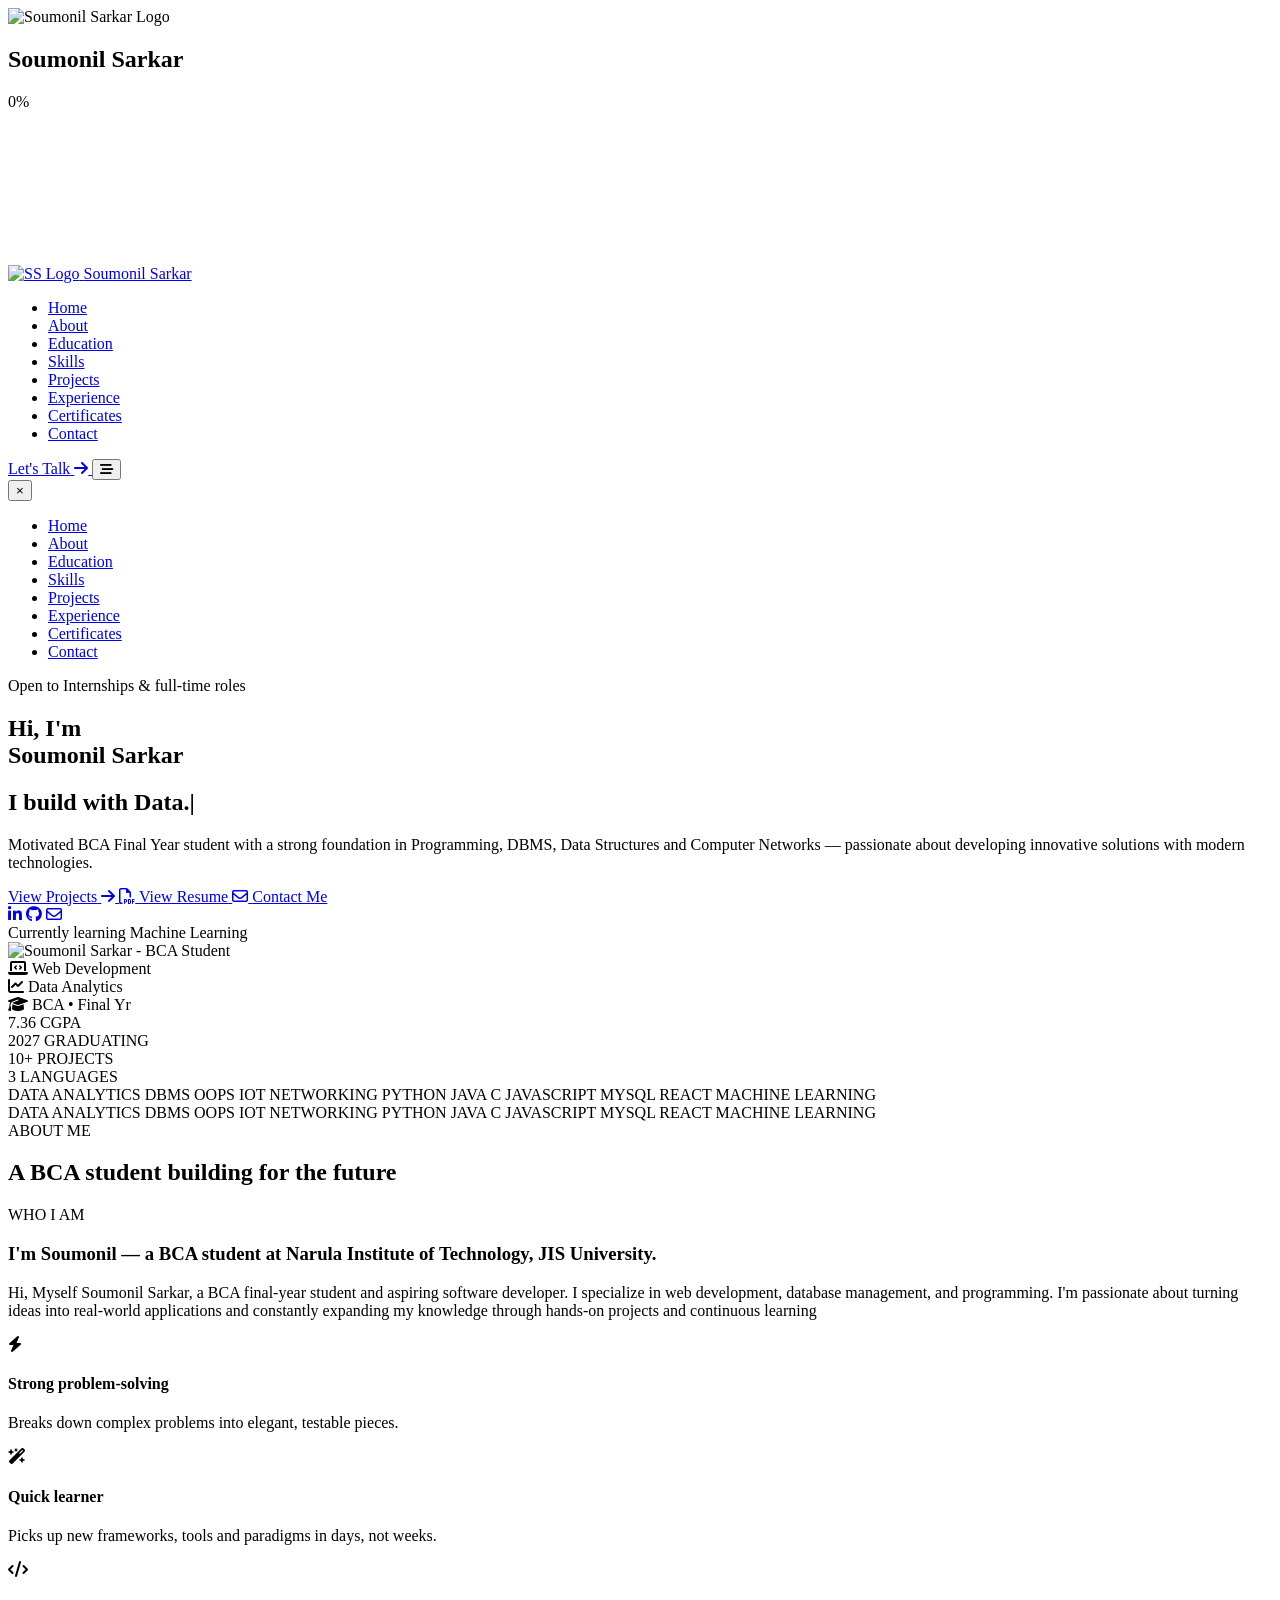
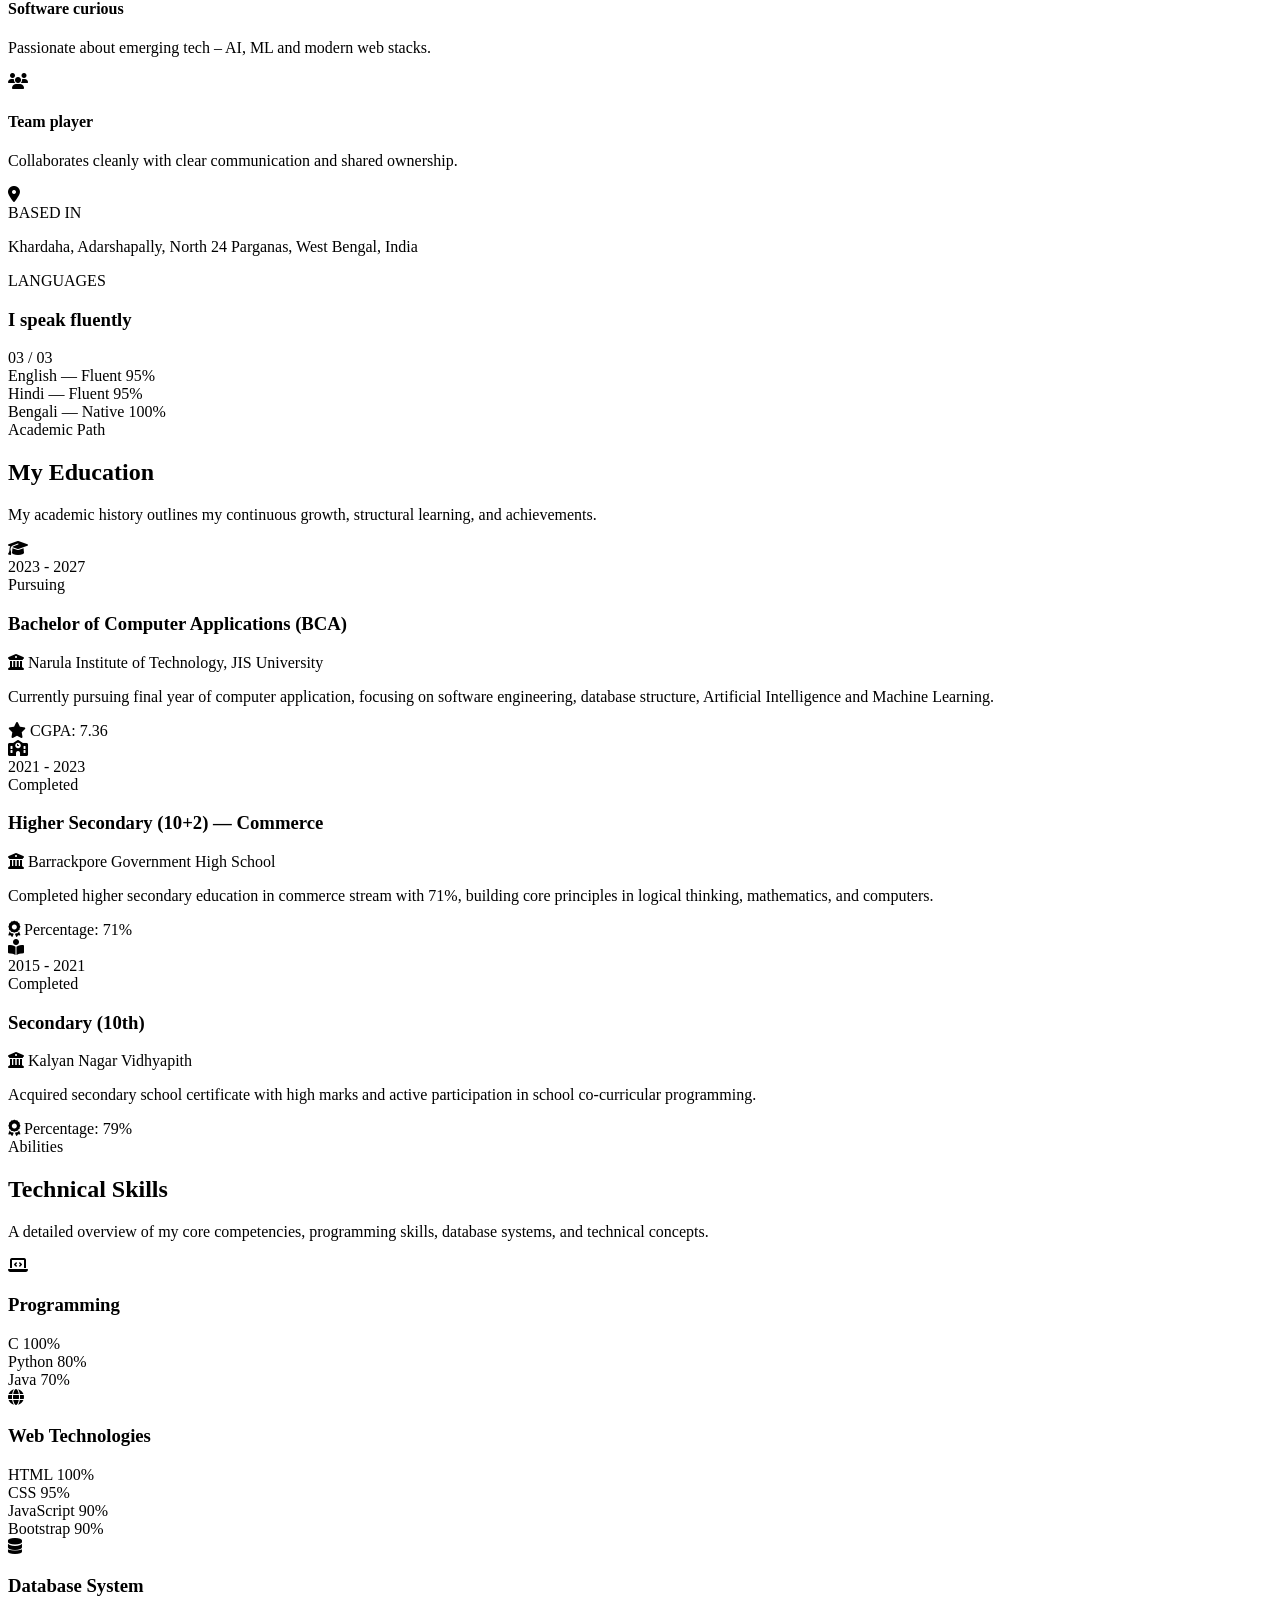
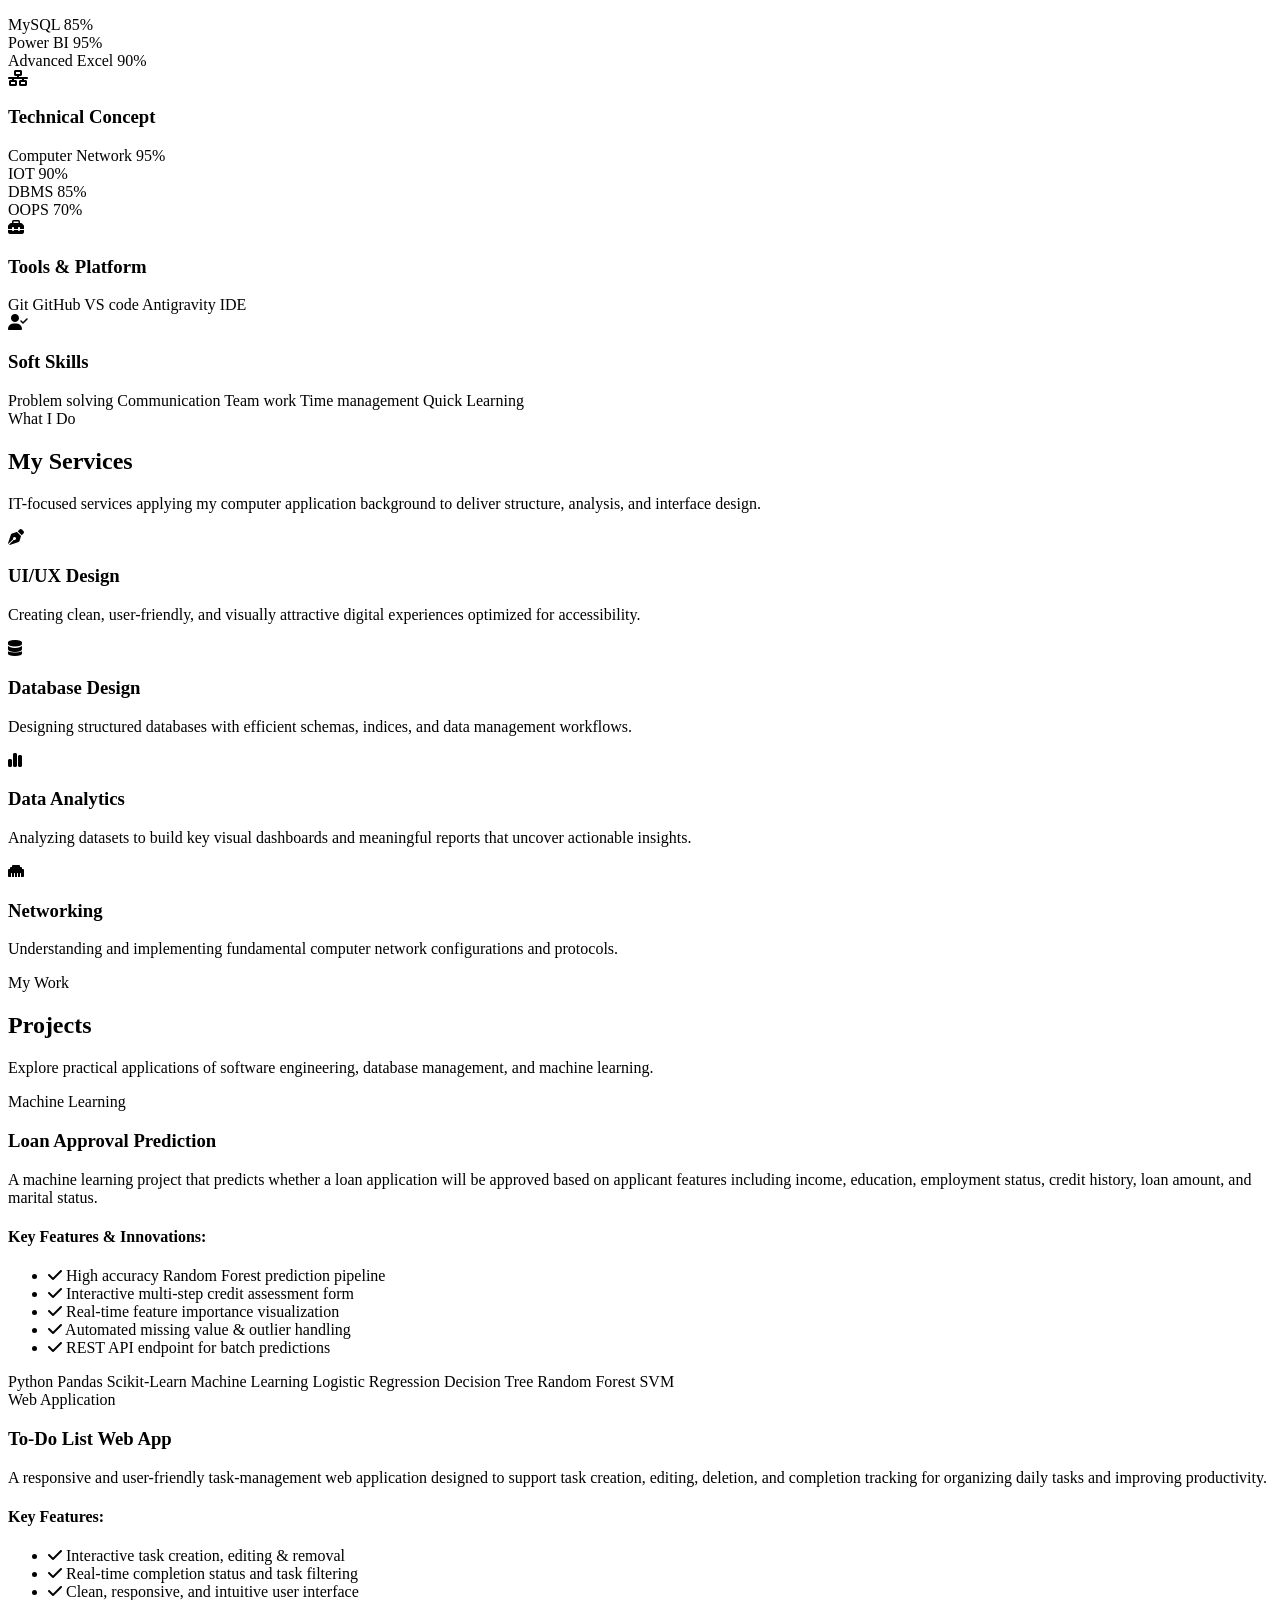
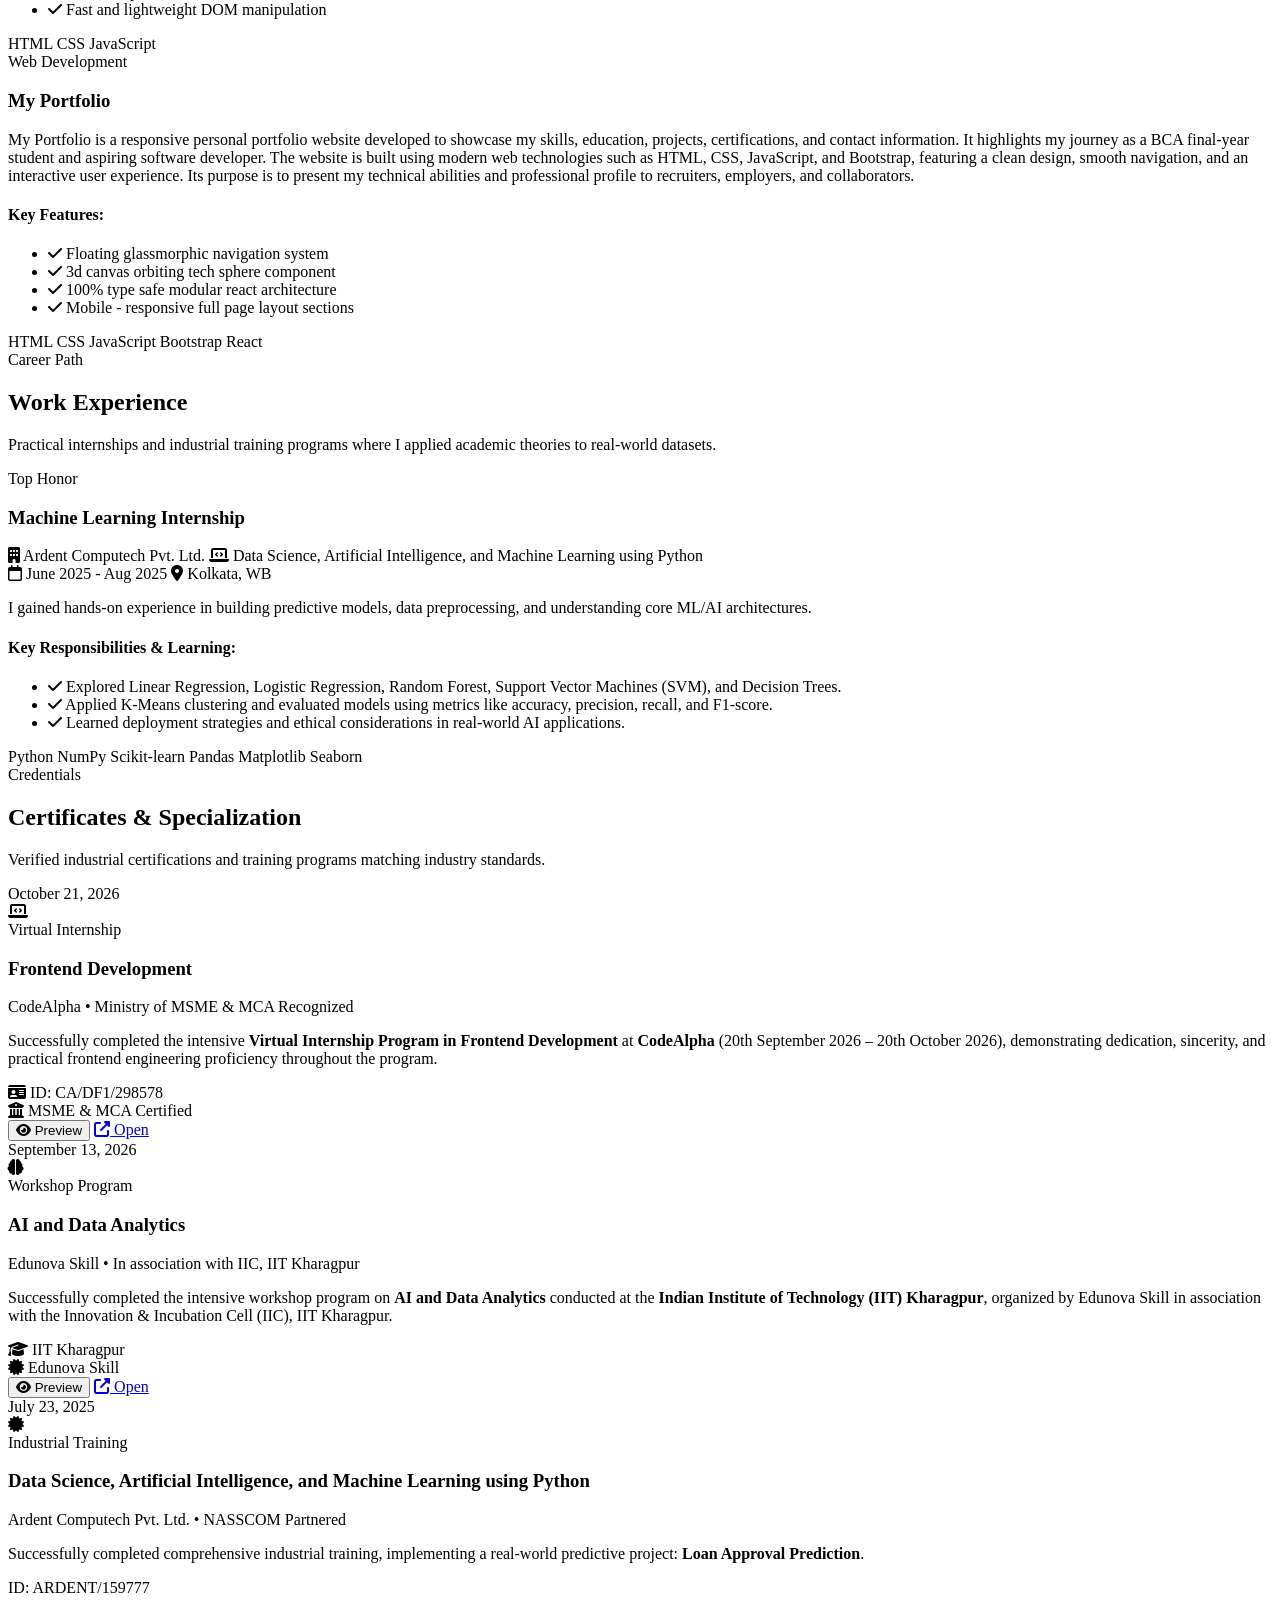
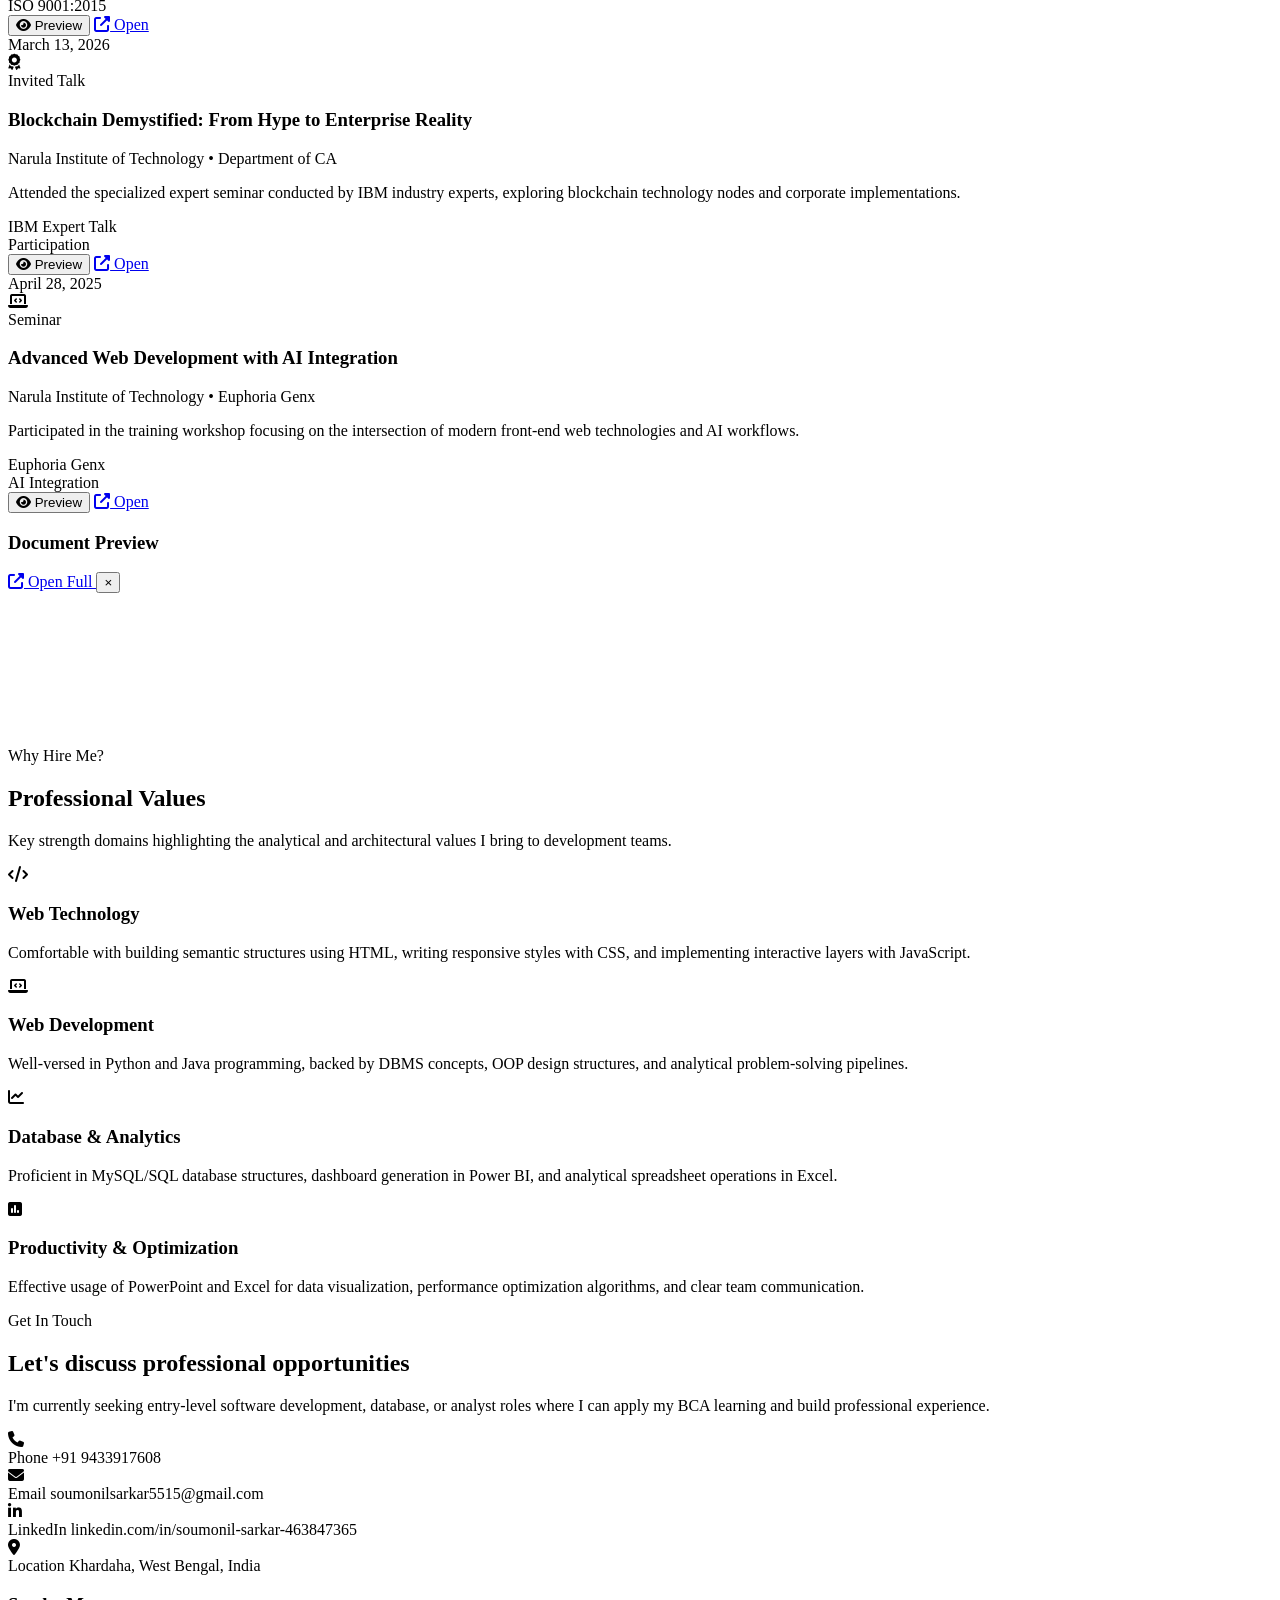
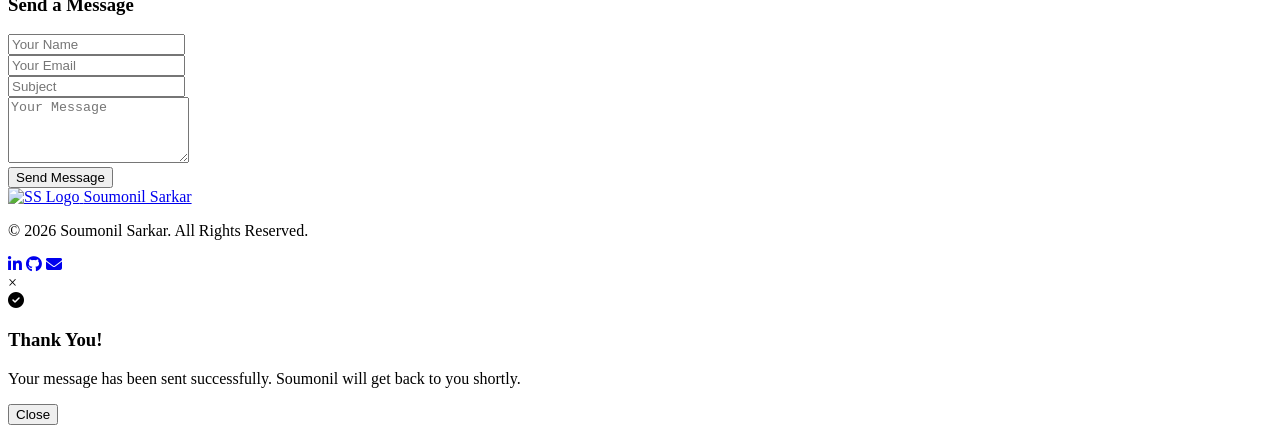
==== index.html @ aed53af9 "Add CodeAlpha Frontend Development Virtual Internship certificate and credentials" ====
<!DOCTYPE html>
<html lang="en">

<head>
    <meta charset="UTF-8">
    <meta name="viewport" content="width=device-width, initial-scale=1.0">
    <title>Soumonil Sarkar | Portfolio - BCA Student & Aspiring Developer</title>
    <!-- SEO Meta Tags -->
    <meta name="description"
        content="Portfolio of Soumonil Sarkar, a motivated BCA student at Narula Institute of Technology, specializing in Software Development, DBMS, Web Development, and Data Analytics.">
    <meta name="keywords"
        content="Soumonil Sarkar, Soumonil, Sarkar, BCA student, software developer, database design, data analytics, Narula Institute of Technology, Khardaha, West Bengal">
    <meta name="author" content="Soumonil Sarkar">

    <!-- Google Fonts -->
    <link rel="preconnect" href="https://fonts.googleapis.com">
    <link rel="preconnect" href="https://fonts.gstatic.com" crossorigin>
    <link
        href="https://fonts.googleapis.com/css2?family=Inter:wght@300;400;500;600;700&family=Poppins:wght@300;400;500;600;700;800&display=swap"
        rel="stylesheet">

    <!-- FontAwesome for Icons -->
    <link rel="stylesheet" href="https://cdnjs.cloudflare.com/ajax/libs/font-awesome/6.4.0/css/all.min.css">

    <!-- Custom CSS -->
    <link rel="stylesheet" href="index.css">
</head>

<body>
    <!-- Simple & Elegant Preloader -->
    <div class="preloader" id="preloader">
        <div class="preloader-content">
            <div class="preloader-brand">
                <div class="preloader-spinner-wrapper">
                    <div class="preloader-ring"></div>
                    <img src="logo.png" alt="Soumonil Sarkar Logo" class="preloader-logo">
                </div>
                <h2 class="preloader-title">Soumonil <span class="name-red">Sarkar</span></h2>
            </div>
            <div class="preloader-progress-container">
                <div class="preloader-bar">
                    <div class="preloader-fill" id="preloader-progress"></div>
                </div>
                <span class="preloader-counter" id="preloader-counter">0%</span>
            </div>
        </div>
    </div>

    <!-- Canvas Background for Tech Particles -->
    <canvas id="bg-canvas"></canvas>

    <!-- Header / Navbar -->
    <header class="main-header" id="header">
        <div class="container header-container">
            <a href="#" class="logo" id="nav-logo">
                <img src="logo.png" alt="SS Logo" class="logo-img">
                <span class="logo-text">Soumonil Sarkar</span>
            </a>

            <nav class="nav-menu" id="nav-menu">
                <ul>
                    <li><a href="#home" class="nav-link active">Home</a></li>
                    <li><a href="#about" class="nav-link">About</a></li>
                    <li><a href="#education" class="nav-link">Education</a></li>
                    <li><a href="#skills" class="nav-link">Skills</a></li>
                    <li><a href="#projects" class="nav-link">Projects</a></li>
                    <li><a href="#experience" class="nav-link">Experience</a></li>
                    <li><a href="#certifications" class="nav-link">Certificates</a></li>
                    <li><a href="#contact" class="nav-link">Contact</a></li>
                </ul>
            </nav>

            <a href="#contact" class="btn-talk" id="btn-talk">
                <span>Let's Talk</span>
                <i class="fa-solid fa-arrow-right"></i>
            </a>

            <button class="mobile-menu-toggle" id="mobile-menu-toggle" aria-label="Toggle Menu">
                <i class="fa-solid fa-bars-staggered"></i>
            </button>
        </div>
    </header>

    <!-- Mobile Navigation Drawer -->
    <div class="mobile-nav" id="mobile-nav">
        <button class="mobile-nav-close" id="mobile-nav-close">&times;</button>
        <ul>
            <li><a href="#home" class="mobile-link">Home</a></li>
            <li><a href="#about" class="mobile-link">About</a></li>
            <li><a href="#education" class="mobile-link">Education</a></li>
            <li><a href="#skills" class="mobile-link">Skills</a></li>
            <li><a href="#projects" class="mobile-link">Projects</a></li>
            <li><a href="#experience" class="mobile-link">Experience</a></li>
            <li><a href="#certifications" class="mobile-link">Certificates</a></li>
            <li><a href="#contact" class="mobile-link">Contact</a></li>
        </ul>
    </div>

    <!-- Main Content -->
    <main>

        <!-- Hero Section -->
        <section class="hero-section" id="home">
            <div class="container hero-container">
                <div class="hero-content">
                    <div class="hero-status-badge">
                        <span class="status-dot"></span>
                        <span class="status-text">Open to Internships & full-time roles</span>
                    </div>

                    <h1 class="hero-title">
                        Hi, I'm <br>
                        <span class="name-bold">Soumonil</span> <span class="name-red">Sarkar</span>
                    </h1>
                    <h2 class="hero-typewriter">
                        I build with <span class="typewriter-text" id="typewriter">Data.</span><span
                            class="typewriter-cursor">|</span>
                    </h2>

                    <p class="hero-desc">
                        Motivated BCA Final Year student with a strong foundation in Programming, DBMS, Data Structures
                        and Computer Networks — passionate about developing innovative solutions with modern
                        technologies.
                    </p>

                    <div class="hero-actions">
                        <a href="#projects" class="btn btn-primary" id="btn-portfolio-hero">
                            <span>View Projects</span>
                            <i class="fa-solid fa-arrow-right arrow-icon"></i>
                        </a>
                        <a href="resume.pdf" target="_blank" class="btn btn-outline" id="btn-resume-hero"
                            onclick="openCertModal('resume.pdf', 'Soumonil Sarkar - Resume'); return false;">
                            <i class="fa-regular fa-file-pdf btn-icon"></i>
                            <span>View Resume</span>
                        </a>
                        <a href="#contact" class="btn btn-outline" id="btn-contact-hero">
                            <i class="fa-regular fa-envelope btn-icon"></i>
                            <span>Contact Me</span>
                        </a>
                    </div>

                    <!-- Social Icons and Currently Learning Status -->
                    <div class="hero-footer-status">
                        <div class="hero-social-icons">
                            <a href="https://www.linkedin.com/in/soumonil-sarkar-463847365" target="_blank"
                                aria-label="LinkedIn" class="social-icon-btn"><i
                                    class="fa-brands fa-linkedin-in"></i></a>
                            <a href="https://github.com/sarkarsoumonil2005-hub" target="_blank" aria-label="GitHub"
                                class="social-icon-btn"><i class="fa-brands fa-github"></i></a>
                            <a href="mailto:soumonilsarkar5515@gmail.com" aria-label="Email" class="social-icon-btn"><i
                                    class="fa-regular fa-envelope"></i></a>
                        </div>
                        <div class="learning-status">
                            <span class="learning-label">Currently learning</span>
                            <span class="learning-bubble">Machine Learning</span>
                        </div>
                    </div>
                </div>

                <!-- Orbit Image Section -->
                <div class="hero-image-container">
                    <div class="orbit-system">
                        <!-- Central Circular Portrait Mask -->
                        <div class="profile-circular-mask">
                            <img src="soumonil_hero.jpg" alt="Soumonil Sarkar - BCA Student" class="hero-avatar">
                        </div>
                    </div>

                    <!-- Tags Row below the circular portrait -->
                    <div class="hero-tags-row">
                        <div class="profile-badge">
                            <i class="fa-solid fa-laptop-code"></i>
                            <span>Web Development</span>
                        </div>
                        <div class="profile-badge">
                            <i class="fa-solid fa-chart-line"></i>
                            <span>Data Analytics</span>
                        </div>
                        <div class="profile-badge">
                            <i class="fa-solid fa-graduation-cap"></i>
                            <span>BCA &bull; Final Yr</span>
                        </div>
                    </div>
                </div>
            </div>

            <!-- Stats Bar Row (inside Hero) -->
            <div class="container hero-stats-container">
                <div class="hero-stats-grid">
                    <div class="hero-stat-card glass-card">
                        <span class="stat-val">7.36</span>
                        <span class="stat-lbl">CGPA</span>
                    </div>
                    <div class="hero-stat-card glass-card">
                        <span class="stat-val">2027</span>
                        <span class="stat-lbl">GRADUATING</span>
                    </div>
                    <div class="hero-stat-card glass-card">
                        <span class="stat-val">10+</span>
                        <span class="stat-lbl">PROJECTS</span>
                    </div>
                    <div class="hero-stat-card glass-card">
                        <span class="stat-val">3</span>
                        <span class="stat-lbl">LANGUAGES</span>
                    </div>
                </div>
            </div>

            <!-- Skills Infinite Ticker Marquee Banner -->
            <div class="ticker-banner">
                <div class="ticker-track">
                    <div class="ticker-content">
                        <span>DATA ANALYTICS</span> <span class="bullet"></span>
                        <span>DBMS</span> <span class="bullet"></span>
                        <span>OOPS</span> <span class="bullet"></span>
                        <span>IOT</span> <span class="bullet"></span>
                        <span>NETWORKING</span> <span class="bullet"></span>
                        <span>PYTHON</span> <span class="bullet"></span>
                        <span>JAVA</span> <span class="bullet"></span>
                        <span>C</span> <span class="bullet"></span>
                        <span>JAVASCRIPT</span> <span class="bullet"></span>
                        <span>MYSQL</span> <span class="bullet"></span>
                        <span>REACT</span> <span class="bullet"></span>
                        <span>MACHINE LEARNING</span> <span class="bullet"></span>
                    </div>
                    <!-- Duplicate to create seamless loop -->
                    <div class="ticker-content">
                        <span>DATA ANALYTICS</span> <span class="bullet"></span>
                        <span>DBMS</span> <span class="bullet"></span>
                        <span>OOPS</span> <span class="bullet"></span>
                        <span>IOT</span> <span class="bullet"></span>
                        <span>NETWORKING</span> <span class="bullet"></span>
                        <span>PYTHON</span> <span class="bullet"></span>
                        <span>JAVA</span> <span class="bullet"></span>
                        <span>C</span> <span class="bullet"></span>
                        <span>JAVASCRIPT</span> <span class="bullet"></span>
                        <span>MYSQL</span> <span class="bullet"></span>
                        <span>REACT</span> <span class="bullet"></span>
                        <span>MACHINE LEARNING</span> <span class="bullet"></span>
                    </div>
                </div>
            </div>
        </section>

        <!-- About Me Section -->
        <section class="about-section" id="about">
            <div class="container">
                <div class="section-header-center">
                    <span class="section-subtitle">ABOUT ME</span>
                    <h2 class="section-title">A BCA student building for the future</h2>
                </div>

                <div class="about-container">
                    <!-- Left Column: Bio & Highlights Card -->
                    <div class="about-card-left glass-card">
                        <div class="about-badge">
                            <span class="about-badge-dot"></span>
                            <span class="about-badge-text">WHO I AM</span>
                        </div>

                        <h3 class="about-heading-large">
                            I'm <span class="name-red">Soumonil</span> — a BCA student at Narula Institute of
                            Technology, JIS University.
                        </h3>

                        <p class="about-desc-para">
                            Hi, Myself Soumonil Sarkar, a BCA final-year student and aspiring software developer. I
                            specialize in web development, database management, and programming. I'm passionate about
                            turning ideas into real-world applications and constantly expanding my knowledge through
                            hands-on projects and continuous learning
                        </p>

                        <div class="about-highlights-grid">
                            <div class="about-highlight-card">
                                <div class="highlight-header">
                                    <div class="highlight-circle-icon"><i class="fa-solid fa-bolt"></i></div>
                                    <h4>Strong problem-solving</h4>
                                </div>
                                <p>Breaks down complex problems into elegant, testable pieces.</p>
                            </div>

                            <div class="about-highlight-card">
                                <div class="highlight-header">
                                    <div class="highlight-circle-icon"><i class="fa-solid fa-wand-magic-sparkles"></i>
                                    </div>
                                    <h4>Quick learner</h4>
                                </div>
                                <p>Picks up new frameworks, tools and paradigms in days, not weeks.</p>
                            </div>

                            <div class="about-highlight-card">
                                <div class="highlight-header">
                                    <div class="highlight-circle-icon"><i class="fa-solid fa-code"></i></div>
                                    <h4>Software curious</h4>
                                </div>
                                <p>Passionate about emerging tech – AI, ML and modern web stacks.</p>
                            </div>

                            <div class="about-highlight-card">
                                <div class="highlight-header">
                                    <div class="highlight-circle-icon"><i class="fa-solid fa-users"></i></div>
                                    <h4>Team player</h4>
                                </div>
                                <p>Collaborates cleanly with clear communication and shared ownership.</p>
                            </div>
                        </div>
                    </div>

                    <!-- Right Column: Location & Languages Stack -->
                    <div class="about-card-right-stack">
                        <!-- Location Card -->
                        <div class="about-location-card glass-card">
                            <div class="location-circle-icon"><i class="fa-solid fa-location-dot"></i></div>
                            <div class="location-details">
                                <span class="location-lbl">BASED IN</span>
                                <p class="location-val">Khardaha, Adarshapally, North 24 Parganas, <span
                                        class="highlight-red">West Bengal, India</span></p>
                            </div>
                        </div>

                        <!-- Languages Card -->
                        <div class="about-languages-card glass-card">
                            <div class="lang-card-header">
                                <div class="lang-card-title">
                                    <span class="lang-lbl">LANGUAGES</span>
                                    <h3>I speak fluently</h3>
                                </div>
                                <span class="lang-count">03 / 03</span>
                            </div>

                            <div class="lang-progress-list">
                                <div class="lang-progress-item">
                                    <div class="lang-progress-info">
                                        <span class="lang-progress-name">English <span class="lang-level">—
                                                Fluent</span></span>
                                        <span class="lang-progress-percentage">95%</span>
                                    </div>
                                    <div class="lang-progress-track">
                                        <div class="lang-progress-fill" style="width: 95%;"></div>
                                    </div>
                                </div>

                                <div class="lang-progress-item">
                                    <div class="lang-progress-info">
                                        <span class="lang-progress-name">Hindi <span class="lang-level">—
                                                Fluent</span></span>
                                        <span class="lang-progress-percentage">95%</span>
                                    </div>
                                    <div class="lang-progress-track">
                                        <div class="lang-progress-fill" style="width: 95%;"></div>
                                    </div>
                                </div>

                                <div class="lang-progress-item">
                                    <div class="lang-progress-info">
                                        <span class="lang-progress-name">Bengali <span class="lang-level">—
                                                Native</span></span>
                                        <span class="lang-progress-percentage">100%</span>
                                    </div>
                                    <div class="lang-progress-track">
                                        <div class="lang-progress-fill" style="width: 100%;"></div>
                                    </div>
                                </div>
                            </div>
                        </div>
                    </div>
                </div>
            </div>
        </section>

        <!-- Education Section -->
        <section class="education-section" id="education">
            <div class="container">
                <div class="section-header-center">
                    <span class="section-subtitle">Academic Path</span>
                    <h2 class="section-title">My Education</h2>
                    <p class="section-desc">My academic history outlines my continuous growth, structural learning, and
                        achievements.</p>
                </div>

                <div class="education-grid">
                    <!-- Box 1 -->
                    <div class="education-card glass-card">
                        <div class="edu-card-top">
                            <div class="edu-card-icon">
                                <i class="fa-solid fa-graduation-cap"></i>
                            </div>
                            <span class="edu-status-badge">2023 - 2027</span>
                        </div>
                        <div class="edu-card-body">
                            <span class="edu-tag-pill">Pursuing</span>
                            <h3 class="edu-degree">Bachelor of Computer Applications (BCA)</h3>
                            <span class="edu-inst"><i class="fa-solid fa-building-columns"></i> Narula Institute of
                                Technology, JIS University</span>
                            <p class="edu-details">Currently pursuing final year of computer application, focusing on
                                software engineering, database structure, Artificial Intelligence and Machine Learning.
                            </p>
                        </div>
                        <div class="edu-card-footer">
                            <div class="score-badge"><i class="fa-solid fa-star"></i> CGPA: 7.36</div>
                        </div>
                    </div>

                    <!-- Box 2 -->
                    <div class="education-card glass-card">
                        <div class="edu-card-top">
                            <div class="edu-card-icon">
                                <i class="fa-solid fa-school"></i>
                            </div>
                            <span class="edu-status-badge">2021 - 2023</span>
                        </div>
                        <div class="edu-card-body">
                            <span class="edu-tag-pill">Completed</span>
                            <h3 class="edu-degree">Higher Secondary (10+2) — Commerce</h3>
                            <span class="edu-inst"><i class="fa-solid fa-building-columns"></i> Barrackpore Government
                                High School</span>
                            <p class="edu-details">Completed higher secondary education in commerce stream with 71%,
                                building core principles in logical thinking, mathematics, and computers.</p>
                        </div>
                        <div class="edu-card-footer">
                            <div class="score-badge"><i class="fa-solid fa-award"></i> Percentage: 71%</div>
                        </div>
                    </div>

                    <!-- Box 3 -->
                    <div class="education-card glass-card">
                        <div class="edu-card-top">
                            <div class="edu-card-icon">
                                <i class="fa-solid fa-book-open-reader"></i>
                            </div>
                            <span class="edu-status-badge">2015 - 2021</span>
                        </div>
                        <div class="edu-card-body">
                            <span class="edu-tag-pill">Completed</span>
                            <h3 class="edu-degree">Secondary (10th)</h3>
                            <span class="edu-inst"><i class="fa-solid fa-building-columns"></i> Kalyan Nagar
                                Vidhyapith</span>
                            <p class="edu-details">Acquired secondary school certificate with high marks and active
                                participation in school co-curricular programming.</p>
                        </div>
                        <div class="edu-card-footer">
                            <div class="score-badge"><i class="fa-solid fa-award"></i> Percentage: 79%</div>
                        </div>
                    </div>
                </div>
            </div>
        </section>

        <!-- Skills Section -->
        <section class="skills-section" id="skills">
            <div class="container">
                <div class="section-header-center">
                    <span class="section-subtitle">Abilities</span>
                    <h2 class="section-title">Technical Skills</h2>
                    <p class="section-desc">A detailed overview of my core competencies, programming skills, database
                        systems, and technical concepts.</p>
                </div>

                <div class="skills-grid">
                    <!-- Programming -->
                    <div class="skill-category glass-card">
                        <div class="skill-cat-header">
                            <i class="fa-solid fa-laptop-code"></i>
                            <h3>Programming</h3>
                        </div>
                        <div class="skill-progress-list">
                            <div class="skill-progress-item">
                                <div class="skill-progress-info">
                                    <span class="skill-name">C</span>
                                    <span class="skill-percentage">100%</span>
                                </div>
                                <div class="skill-progress-track">
                                    <div class="skill-progress-fill" style="width: 100%;"></div>
                                </div>
                            </div>
                            <div class="skill-progress-item">
                                <div class="skill-progress-info">
                                    <span class="skill-name">Python</span>
                                    <span class="skill-percentage">80%</span>
                                </div>
                                <div class="skill-progress-track">
                                    <div class="skill-progress-fill" style="width: 80%;"></div>
                                </div>
                            </div>
                            <div class="skill-progress-item">
                                <div class="skill-progress-info">
                                    <span class="skill-name">Java</span>
                                    <span class="skill-percentage">70%</span>
                                </div>
                                <div class="skill-progress-track">
                                    <div class="skill-progress-fill" style="width: 70%;"></div>
                                </div>
                            </div>
                        </div>
                    </div>

                    <!-- Web Tech -->
                    <div class="skill-category glass-card">
                        <div class="skill-cat-header">
                            <i class="fa-solid fa-globe"></i>
                            <h3>Web Technologies</h3>
                        </div>
                        <div class="skill-progress-list">
                            <div class="skill-progress-item">
                                <div class="skill-progress-info">
                                    <span class="skill-name">HTML</span>
                                    <span class="skill-percentage">100%</span>
                                </div>
                                <div class="skill-progress-track">
                                    <div class="skill-progress-fill" style="width: 100%;"></div>
                                </div>
                            </div>
                            <div class="skill-progress-item">
                                <div class="skill-progress-info">
                                    <span class="skill-name">CSS</span>
                                    <span class="skill-percentage">95%</span>
                                </div>
                                <div class="skill-progress-track">
                                    <div class="skill-progress-fill" style="width: 95%;"></div>
                                </div>
                            </div>
                            <div class="skill-progress-item">
                                <div class="skill-progress-info">
                                    <span class="skill-name">JavaScript</span>
                                    <span class="skill-percentage">90%</span>
                                </div>
                                <div class="skill-progress-track">
                                    <div class="skill-progress-fill" style="width: 90%;"></div>
                                </div>
                            </div>
                            <div class="skill-progress-item">
                                <div class="skill-progress-info">
                                    <span class="skill-name">Bootstrap</span>
                                    <span class="skill-percentage">90%</span>
                                </div>
                                <div class="skill-progress-track">
                                    <div class="skill-progress-fill" style="width: 90%;"></div>
                                </div>
                            </div>
                        </div>
                    </div>

                    <!-- Databases -->
                    <div class="skill-category glass-card">
                        <div class="skill-cat-header">
                            <i class="fa-solid fa-database"></i>
                            <h3>Database System</h3>
                        </div>
                        <div class="skill-progress-list">

                            <div class="skill-progress-item">
                                <div class="skill-progress-info">
                                    <span class="skill-name">MySQL</span>
                                    <span class="skill-percentage">85%</span>
                                </div>
                                <div class="skill-progress-track">
                                    <div class="skill-progress-fill" style="width: 85%;"></div>
                                </div>
                            </div>
                            <div class="skill-progress-item">
                                <div class="skill-progress-info">
                                    <span class="skill-name">Power BI</span>
                                    <span class="skill-percentage">95%</span>
                                </div>
                                <div class="skill-progress-track">
                                    <div class="skill-progress-fill" style="width: 95%;"></div>
                                </div>
                            </div>
                            <div class="skill-progress-item">
                                <div class="skill-progress-info">
                                    <span class="skill-name">Advanced Excel</span>
                                    <span class="skill-percentage">90%</span>
                                </div>
                                <div class="skill-progress-track">
                                    <div class="skill-progress-fill" style="width: 90%;"></div>
                                </div>
                            </div>
                        </div>
                    </div>

                    <!-- Technical Concepts -->
                    <div class="skill-category glass-card">
                        <div class="skill-cat-header">
                            <i class="fa-solid fa-network-wired"></i>
                            <h3>Technical Concept</h3>
                        </div>
                        <div class="skill-progress-list">
                            <div class="skill-progress-item">
                                <div class="skill-progress-info">
                                    <span class="skill-name">Computer Network</span>
                                    <span class="skill-percentage">95%</span>
                                </div>
                                <div class="skill-progress-track">
                                    <div class="skill-progress-fill" style="width: 95%;"></div>
                                </div>
                            </div>
                            <div class="skill-progress-item">
                                <div class="skill-progress-info">
                                    <span class="skill-name">IOT</span>
                                    <span class="skill-percentage">90%</span>
                                </div>
                                <div class="skill-progress-track">
                                    <div class="skill-progress-fill" style="width: 90%;"></div>
                                </div>
                            </div>
                            <div class="skill-progress-item">
                                <div class="skill-progress-info">
                                    <span class="skill-name">DBMS</span>
                                    <span class="skill-percentage">85%</span>
                                </div>
                                <div class="skill-progress-track">
                                    <div class="skill-progress-fill" style="width: 85%;"></div>
                                </div>
                            </div>
                            <div class="skill-progress-item">
                                <div class="skill-progress-info">
                                    <span class="skill-name">OOPS</span>
                                    <span class="skill-percentage">70%</span>
                                </div>
                                <div class="skill-progress-track">
                                    <div class="skill-progress-fill" style="width: 70%;"></div>
                                </div>
                            </div>
                        </div>
                    </div>

                    <!-- Tools & Platform -->
                    <div class="skill-category glass-card">
                        <div class="skill-cat-header">
                            <i class="fa-solid fa-toolbox"></i>
                            <h3>Tools & Platform</h3>
                        </div>
                        <div class="skill-tags">
                            <span class="skill-tag">Git</span>
                            <span class="skill-tag">GitHub</span>
                            <span class="skill-tag">VS code</span>
                            <span class="skill-tag">Antigravity IDE</span>
                        </div>
                    </div>

                    <!-- Soft Skills -->
                    <div class="skill-category glass-card">
                        <div class="skill-cat-header">
                            <i class="fa-solid fa-user-check"></i>
                            <h3>Soft Skills</h3>
                        </div>
                        <div class="skill-tags">
                            <span class="skill-tag">Problem solving</span>
                            <span class="skill-tag">Communication</span>
                            <span class="skill-tag">Team work</span>
                            <span class="skill-tag">Time management</span>
                            <span class="skill-tag">Quick Learning</span>
                        </div>
                    </div>
                </div>
            </div>
        </section>

        <!-- Services Section -->
        <section class="services-section" id="services">
            <div class="container">
                <div class="section-header-center">
                    <span class="section-subtitle">What I Do</span>
                    <h2 class="section-title">My Services</h2>
                    <p class="section-desc">IT-focused services applying my computer application background to deliver
                        structure, analysis, and interface design.</p>
                </div>

                <div class="services-grid">
                    <!-- Service 1 -->
                    <div class="service-card glass-card">
                        <div class="service-icon-box">
                            <i class="fa-solid fa-pen-nib"></i>
                        </div>
                        <h3>UI/UX Design</h3>
                        <p>Creating clean, user-friendly, and visually attractive digital experiences optimized for
                            accessibility.</p>
                    </div>

                    <!-- Service 2 -->
                    <div class="service-card glass-card">
                        <div class="service-icon-box">
                            <i class="fa-solid fa-database"></i>
                        </div>
                        <h3>Database Design</h3>
                        <p>Designing structured databases with efficient schemas, indices, and data management
                            workflows.</p>
                    </div>

                    <!-- Service 3 -->
                    <div class="service-card glass-card">
                        <div class="service-icon-box">
                            <i class="fa-solid fa-chart-simple"></i>
                        </div>
                        <h3>Data Analytics</h3>
                        <p>Analyzing datasets to build key visual dashboards and meaningful reports that uncover
                            actionable insights.</p>
                    </div>

                    <!-- Service 4 -->
                    <div class="service-card glass-card">
                        <div class="service-icon-box">
                            <i class="fa-solid fa-ethernet"></i>
                        </div>
                        <h3>Networking</h3>
                        <p>Understanding and implementing fundamental computer network configurations and protocols.</p>
                    </div>
                </div>
            </div>
        </section>

        <!-- Projects Portfolio Section -->
        <section class="projects-section" id="projects">
            <div class="container">
                <div class="section-header-center">
                    <span class="section-subtitle">My Work</span>
                    <h2 class="section-title">Projects</h2>
                    <p class="section-desc">Explore practical applications of software engineering, database management,
                        and machine learning.</p>
                </div>

                <div class="projects-grid">
                    <!-- Project 1 -->
                    <div class="project-card glass-card">
                        <div class="project-content">
                            <span class="proj-badge">Machine Learning</span>
                            <h3>Loan Approval Prediction</h3>
                            <p class="proj-desc">A machine learning project that predicts whether a loan application
                                will be approved based on applicant features including income, education, employment
                                status, credit history, loan amount, and marital status.</p>

                            <h4 class="proj-sub-title">Key Features & Innovations:</h4>
                            <ul class="proj-features">
                                <li><i class="fa-solid fa-check"></i> High accuracy Random Forest prediction pipeline
                                </li>
                                <li><i class="fa-solid fa-check"></i> Interactive multi-step credit assessment form</li>
                                <li><i class="fa-solid fa-check"></i> Real-time feature importance visualization</li>
                                <li><i class="fa-solid fa-check"></i> Automated missing value & outlier handling</li>
                                <li><i class="fa-solid fa-check"></i> REST API endpoint for batch predictions</li>
                            </ul>

                            <div class="proj-tech-stack">
                                <span>Python</span>
                                <span>Pandas</span>
                                <span>Scikit-Learn</span>
                                <span>Machine Learning</span>
                                <span>Logistic Regression</span>
                                <span>Decision Tree</span>
                                <span>Random Forest</span>
                                <span>SVM</span>
                            </div>
                        </div>
                    </div>

                    <!-- Project 2 -->
                    <div class="project-card glass-card">
                        <div class="project-content">
                            <span class="proj-badge">Web Application</span>
                            <h3>To-Do List Web App</h3>
                            <p class="proj-desc">A responsive and user-friendly task-management web application designed
                                to support task creation, editing, deletion, and completion tracking for organizing
                                daily tasks and improving productivity.</p>

                            <h4 class="proj-sub-title">Key Features:</h4>
                            <ul class="proj-features">
                                <li><i class="fa-solid fa-check"></i> Interactive task creation, editing & removal</li>
                                <li><i class="fa-solid fa-check"></i> Real-time completion status and task filtering
                                </li>
                                <li><i class="fa-solid fa-check"></i> Clean, responsive, and intuitive user interface
                                </li>
                                <li><i class="fa-solid fa-check"></i> Fast and lightweight DOM manipulation</li>
                            </ul>

                            <div class="proj-tech-stack">
                                <span>HTML</span>
                                <span>CSS</span>
                                <span>JavaScript</span>
                            </div>
                        </div>
                    </div>

                    <!-- Project 3 -->
                    <div class="project-card glass-card">
                        <div class="project-content">
                            <span class="proj-badge">Web Development</span>
                            <h3>My Portfolio</h3>
                            <p class="proj-desc">My Portfolio is a responsive personal portfolio website developed to
                                showcase my skills, education, projects, certifications, and contact information. It
                                highlights my journey as a BCA final-year student and aspiring software developer. The
                                website is built using modern web technologies such as HTML, CSS, JavaScript, and
                                Bootstrap, featuring a clean design, smooth navigation, and an interactive user
                                experience. Its purpose is to present my technical abilities and professional profile to
                                recruiters, employers, and collaborators.</p>

                            <h4 class="proj-sub-title">Key Features:</h4>
                            <ul class="proj-features">
                                <li><i class="fa-solid fa-check"></i> Floating glassmorphic navigation system</li>
                                <li><i class="fa-solid fa-check"></i> 3d canvas orbiting tech sphere component</li>
                                <li><i class="fa-solid fa-check"></i> 100% type safe modular react architecture</li>
                                <li><i class="fa-solid fa-check"></i> Mobile - responsive full page layout sections</li>
                            </ul>

                            <div class="proj-tech-stack">
                                <span>HTML</span>
                                <span>CSS</span>
                                <span>JavaScript</span>
                                <span>Bootstrap</span>
                                <span>React</span>
                            </div>
                        </div>
                    </div>
                </div>
            </div>
        </section>

        <!-- Experience Section -->
        <section class="experience-section" id="experience">
            <div class="container">
                <div class="section-header-center">
                    <span class="section-subtitle">Career Path</span>
                    <h2 class="section-title">Work Experience</h2>
                    <p class="section-desc">Practical internships and industrial training programs where I applied
                        academic theories to real-world datasets.</p>
                </div>

                <div class="experience-container">
                    <!-- Exp Item 1 -->
                    <div class="experience-card glass-card">
                        <div class="exp-header">
                            <div class="exp-role-info">
                                <span class="exp-badge">Top Honor</span>
                                <h3>Machine Learning Internship</h3>
                                <span class="exp-company"><i class="fa-solid fa-building"></i> Ardent Computech Pvt.
                                    Ltd.</span>
                                <span class="exp-domain"><i class="fa-solid fa-laptop-code"></i> Data Science,
                                    Artificial Intelligence, and Machine Learning using Python</span>
                            </div>
                            <div class="exp-meta">
                                <span class="exp-date"><i class="fa-regular fa-calendar"></i> June 2025 - Aug
                                    2025</span>
                                <span class="exp-loc"><i class="fa-solid fa-location-dot"></i> Kolkata, WB</span>
                            </div>
                        </div>

                        <p class="exp-summary">I gained hands-on experience in building predictive models, data
                            preprocessing, and understanding core ML/AI architectures.</p>

                        <h4 class="exp-sub-title">Key Responsibilities & Learning:</h4>
                        <ul class="exp-achievements">
                            <li><i class="fa-solid fa-check"></i> Explored Linear Regression, Logistic Regression,
                                Random Forest, Support Vector Machines (SVM), and Decision Trees.</li>
                            <li><i class="fa-solid fa-check"></i> Applied K-Means clustering and evaluated models using
                                metrics like accuracy, precision, recall, and F1-score.</li>
                            <li><i class="fa-solid fa-check"></i> Learned deployment strategies and ethical
                                considerations in real-world AI applications.</li>
                        </ul>

                        <div class="exp-tech-stack">
                            <span>Python</span>
                            <span>NumPy</span>
                            <span>Scikit-learn</span>
                            <span>Pandas</span>
                            <span>Matplotlib</span>
                            <span>Seaborn</span>
                        </div>
                    </div>
                </div>
            </div>
        </section>

        <!-- Certifications Section -->
        <section class="certifications-section" id="certifications">
            <div class="container">
                <div class="section-header-center">
                    <span class="section-subtitle">Credentials</span>
                    <h2 class="section-title">Certificates & Specialization</h2>
                    <p class="section-desc">Verified industrial certifications and training programs matching industry
                        standards.</p>
                </div>

                <div class="certifications-timeline">
                    <!-- Cert Item - CodeAlpha Frontend Development -->
                    <div class="cert-timeline-item">
                        <div class="cert-timeline-dot"></div>
                        <div class="cert-timeline-date">October 21, 2026</div>
                        <div class="cert-timeline-content glass-card">
                            <div class="cert-timeline-header">
                                <i class="fa-solid fa-laptop-code cert-timeline-icon"></i>
                                <div>
                                    <span class="cert-status-badge">Virtual Internship</span>
                                    <h3>Frontend Development</h3>
                                    <span class="cert-inst">CodeAlpha <span class="cert-meta-sep">&bull;</span> Ministry of MSME & MCA Recognized</span>
                                </div>
                            </div>
                            <p class="cert-timeline-desc">Successfully completed the intensive <strong>Virtual Internship Program in Frontend Development</strong> at <strong>CodeAlpha</strong> (20th September 2026 – 20th October 2026), demonstrating dedication, sincerity, and practical frontend engineering proficiency throughout the program.
                            </p>
                            <div class="cert-timeline-footer">
                                <div class="cert-footer-badges">
                                    <div class="score-badge"><i class="fa-solid fa-id-card"></i> ID: CA/DF1/298578</div>
                                    <div class="score-badge"><i class="fa-solid fa-building-columns"></i> MSME & MCA Certified</div>
                                </div>
                                <div class="cert-footer-actions">
                                    <button class="btn btn-red btn-sm"
                                        onclick="openCertModal('codealpha_certificate.pdf', 'Frontend Development Internship - CodeAlpha')">
                                        <i class="fa-solid fa-eye"></i> Preview
                                    </button>
                                    <a href="codealpha_certificate.pdf" target="_blank" class="btn btn-outline btn-sm">
                                        <i class="fa-solid fa-up-right-from-square"></i> Open
                                    </a>
                                </div>
                            </div>
                        </div>
                    </div>

                    <!-- Cert Item - Edunova IIT Kharagpur -->
                    <div class="cert-timeline-item">
                        <div class="cert-timeline-dot"></div>
                        <div class="cert-timeline-date">September 13, 2026</div>
                        <div class="cert-timeline-content glass-card">
                            <div class="cert-timeline-header">
                                <i class="fa-solid fa-brain cert-timeline-icon"></i>
                                <div>
                                    <span class="cert-status-badge">Workshop Program</span>
                                    <h3>AI and Data Analytics</h3>
                                    <span class="cert-inst">Edunova Skill <span class="cert-meta-sep">&bull;</span> In
                                        association with IIC, IIT Kharagpur</span>
                                </div>
                            </div>
                            <p class="cert-timeline-desc">Successfully completed the intensive workshop program on
                                <strong>AI and Data Analytics</strong> conducted at the <strong>Indian Institute of
                                    Technology (IIT) Kharagpur</strong>, organized by Edunova Skill in association with
                                the Innovation & Incubation Cell (IIC), IIT Kharagpur.
                            </p>
                            <div class="cert-timeline-footer">
                                <div class="cert-footer-badges">
                                    <div class="score-badge"><i class="fa-solid fa-graduation-cap"></i> IIT Kharagpur
                                    </div>
                                    <div class="score-badge"><i class="fa-solid fa-certificate"></i> Edunova Skill</div>
                                </div>
                                <div class="cert-footer-actions">
                                    <button class="btn btn-red btn-sm"
                                        onclick="openCertModal('edunova_certificate.pdf', 'AI and Data Analytics - Edunova Skill & IIC IIT Kharagpur')">
                                        <i class="fa-solid fa-eye"></i> Preview
                                    </button>
                                    <a href="edunova_certificate.pdf" target="_blank" class="btn btn-outline btn-sm">
                                        <i class="fa-solid fa-up-right-from-square"></i> Open
                                    </a>
                                </div>
                            </div>
                        </div>
                    </div>

                    <!-- Cert Item 1 -->
                    <div class="cert-timeline-item">
                        <div class="cert-timeline-dot"></div>
                        <div class="cert-timeline-date">July 23, 2025</div>
                        <div class="cert-timeline-content glass-card">
                            <div class="cert-timeline-header">
                                <i class="fa-solid fa-certificate cert-timeline-icon"></i>
                                <div>
                                    <span class="cert-status-badge">Industrial Training</span>
                                    <h3>Data Science, Artificial Intelligence, and Machine Learning using Python</h3>
                                    <span class="cert-inst">Ardent Computech Pvt. Ltd. <span
                                            class="cert-meta-sep">&bull;</span> NASSCOM Partnered</span>
                                </div>
                            </div>
                            <p class="cert-timeline-desc">Successfully completed comprehensive industrial training,
                                implementing a real-world predictive project: <strong>Loan Approval Prediction</strong>.
                            </p>
                            <div class="cert-timeline-footer">
                                <div class="cert-footer-badges">
                                    <div class="score-badge">ID: ARDENT/159777</div>
                                    <div class="score-badge">ISO 9001:2015</div>
                                </div>
                                <div class="cert-footer-actions">
                                    <button class="btn btn-red btn-sm"
                                        onclick="openCertModal('ardent_certificate.pdf', 'Data Science & AI Industrial Training - Ardent Computech')">
                                        <i class="fa-solid fa-eye"></i> Preview
                                    </button>
                                    <a href="ardent_certificate.pdf" target="_blank" class="btn btn-outline btn-sm">
                                        <i class="fa-solid fa-up-right-from-square"></i> Open
                                    </a>
                                </div>
                            </div>
                        </div>
                    </div>

                    <!-- Cert Item 2 -->
                    <div class="cert-timeline-item">
                        <div class="cert-timeline-dot"></div>
                        <div class="cert-timeline-date">March 13, 2026</div>
                        <div class="cert-timeline-content glass-card">
                            <div class="cert-timeline-header">
                                <i class="fa-solid fa-award cert-timeline-icon"></i>
                                <div>
                                    <span class="cert-status-badge">Invited Talk</span>
                                    <h3>Blockchain Demystified: From Hype to Enterprise Reality</h3>
                                    <span class="cert-inst">Narula Institute of Technology <span
                                            class="cert-meta-sep">&bull;</span> Department of CA</span>
                                </div>
                            </div>
                            <p class="cert-timeline-desc">Attended the specialized expert seminar conducted by IBM
                                industry experts, exploring blockchain technology nodes and corporate implementations.
                            </p>
                            <div class="cert-timeline-footer">
                                <div class="cert-footer-badges">
                                    <div class="score-badge">IBM Expert Talk</div>
                                    <div class="score-badge">Participation</div>
                                </div>
                                <div class="cert-footer-actions">
                                    <button class="btn btn-red btn-sm"
                                        onclick="openCertModal('blockchain_certificate.pdf', 'Blockchain Demystified - Narula Institute of Technology')">
                                        <i class="fa-solid fa-eye"></i> Preview
                                    </button>
                                    <a href="blockchain_certificate.pdf" target="_blank" class="btn btn-outline btn-sm">
                                        <i class="fa-solid fa-up-right-from-square"></i> Open
                                    </a>
                                </div>
                            </div>
                        </div>
                    </div>

                    <!-- Cert Item 3 -->
                    <div class="cert-timeline-item">
                        <div class="cert-timeline-dot"></div>
                        <div class="cert-timeline-date">April 28, 2025</div>
                        <div class="cert-timeline-content glass-card">
                            <div class="cert-timeline-header">
                                <i class="fa-solid fa-laptop-code cert-timeline-icon"></i>
                                <div>
                                    <span class="cert-status-badge">Seminar</span>
                                    <h3>Advanced Web Development with AI Integration</h3>
                                    <span class="cert-inst">Narula Institute of Technology <span
                                            class="cert-meta-sep">&bull;</span> Euphoria Genx</span>
                                </div>
                            </div>
                            <p class="cert-timeline-desc">Participated in the training workshop focusing on the
                                intersection of modern front-end web technologies and AI workflows.</p>
                            <div class="cert-timeline-footer">
                                <div class="cert-footer-badges">
                                    <div class="score-badge">Euphoria Genx</div>
                                    <div class="score-badge">AI Integration</div>
                                </div>
                                <div class="cert-footer-actions">
                                    <button class="btn btn-red btn-sm"
                                        onclick="openCertModal('webdev_ai_certificate.pdf', 'Advanced Web Development with AI - Euphoria Genx')">
                                        <i class="fa-solid fa-eye"></i> Preview
                                    </button>
                                    <a href="webdev_ai_certificate.pdf" target="_blank" class="btn btn-outline btn-sm">
                                        <i class="fa-solid fa-up-right-from-square"></i> Open
                                    </a>
                                </div>
                            </div>
                        </div>
                    </div>
                </div>
            </div>
        </section>

        <!-- Document / Certificate Preview Modal -->
        <div class="cert-modal" id="cert-modal">
            <div class="cert-modal-content glass-card">
                <div class="cert-modal-header">
                    <h3 id="cert-modal-title">Document Preview</h3>
                    <div class="cert-modal-actions">
                        <a id="cert-modal-open-link" href="#" target="_blank" class="btn btn-outline btn-sm"
                            title="Open / Download full PDF">
                            <i class="fa-solid fa-up-right-from-square"></i> Open Full
                        </a>
                        <button class="cert-modal-close-btn" onclick="closeCertModal()"
                            aria-label="Close modal">&times;</button>
                    </div>
                </div>
                <div class="cert-modal-body">
                    <iframe id="cert-iframe" src="" width="100%" height="100%" style="border: none;"></iframe>
                </div>
            </div>
        </div>



        <!-- Professional Value Section -->
        <section class="value-section" id="value">
            <div class="container">
                <div class="section-header-center">
                    <span class="section-subtitle">Why Hire Me?</span>
                    <h2 class="section-title">Professional Values</h2>
                    <p class="section-desc">Key strength domains highlighting the analytical and architectural values I
                        bring to development teams.</p>
                </div>

                <div class="value-grid">
                    <!-- Value 1 -->
                    <div class="value-card glass-card">
                        <div class="value-icon"><i class="fa-solid fa-code"></i></div>
                        <h3>Web Technology</h3>
                        <p>Comfortable with building semantic structures using HTML, writing responsive styles with CSS,
                            and implementing interactive layers with JavaScript.</p>
                    </div>

                    <!-- Value 2 -->
                    <div class="value-card glass-card">
                        <div class="value-icon"><i class="fa-solid fa-laptop-code"></i></div>
                        <h3>Web Development</h3>
                        <p>Well-versed in Python and Java programming, backed by DBMS concepts, OOP design structures,
                            and analytical problem-solving pipelines.</p>
                    </div>

                    <!-- Value 3 -->
                    <div class="value-card glass-card">
                        <div class="value-icon"><i class="fa-solid fa-chart-line"></i></div>
                        <h3>Database & Analytics</h3>
                        <p>Proficient in MySQL/SQL database structures, dashboard generation in Power BI, and analytical
                            spreadsheet operations in Excel.</p>
                    </div>

                    <!-- Value 4 -->
                    <div class="value-card glass-card">
                        <div class="value-icon"><i class="fa-solid fa-square-poll-vertical"></i></div>
                        <h3>Productivity & Optimization</h3>
                        <p>Effective usage of PowerPoint and Excel for data visualization, performance optimization
                            algorithms, and clear team communication.</p>
                    </div>
                </div>
            </div>
        </section>

        <!-- Contact Section -->
        <section class="contact-section" id="contact">
            <div class="container contact-container">
                <div class="contact-info">
                    <span class="section-subtitle">Get In Touch</span>
                    <h2 class="section-title">Let's discuss professional opportunities</h2>
                    <p class="contact-text-intro">I'm currently seeking entry-level software development, database, or
                        analyst roles where I can apply my BCA learning and build professional experience.</p>

                    <div class="contact-cards">
                        <!-- Phone -->
                        <div class="contact-card glass-card">
                            <div class="contact-card-icon"><i class="fa-solid fa-phone"></i></div>
                            <div class="contact-card-details">
                                <span class="contact-label">Phone</span>
                                <span class="contact-val">+91 9433917608</span>
                            </div>
                        </div>

                        <!-- Email -->
                        <div class="contact-card glass-card">
                            <div class="contact-card-icon"><i class="fa-solid fa-envelope"></i></div>
                            <div class="contact-card-details">
                                <span class="contact-label">Email</span>
                                <span class="contact-val">soumonilsarkar5515@gmail.com</span>
                            </div>
                        </div>

                        <!-- LinkedIn -->
                        <div class="contact-card glass-card">
                            <div class="contact-card-icon"><i class="fa-brands fa-linkedin-in"></i></div>
                            <div class="contact-card-details">
                                <span class="contact-label">LinkedIn</span>
                                <span class="contact-val">linkedin.com/in/soumonil-sarkar-463847365</span>
                            </div>
                        </div>

                        <!-- Location -->
                        <div class="contact-card glass-card">
                            <div class="contact-card-icon"><i class="fa-solid fa-location-dot"></i></div>
                            <div class="contact-card-details">
                                <span class="contact-label">Location</span>
                                <span class="contact-val">Khardaha, West Bengal, India</span>
                            </div>
                        </div>
                    </div>
                </div>

                <div class="contact-form-wrapper glass-card">
                    <h3>Send a Message</h3>
                    <form id="contact-form" class="contact-form">
                        <div class="form-group">
                            <input type="text" id="form-name" required placeholder="Your Name">
                        </div>
                        <div class="form-group">
                            <input type="email" id="form-email" required placeholder="Your Email">
                        </div>
                        <div class="form-group">
                            <input type="text" id="form-subject" placeholder="Subject">
                        </div>
                        <div class="form-group">
                            <textarea id="form-message" required rows="4" placeholder="Your Message"></textarea>
                        </div>
                        <button type="submit" class="btn btn-primary btn-block">Send Message</button>
                    </form>
                </div>
            </div>
        </section>

    </main>

    <!-- Footer -->
    <footer class="main-footer">
        <div class="container footer-container">
            <div class="footer-left">
                <a href="#" class="logo">
                    <img src="logo.png" alt="SS Logo" class="logo-img">
                    <span class="logo-text">Soumonil Sarkar</span>
                </a>
                <p>&copy; 2026 Soumonil Sarkar. All Rights Reserved.</p>
            </div>
            <div class="footer-right">
                <div class="footer-socials">
                    <a href="https://www.linkedin.com/in/soumonil-sarkar-463847365" target="_blank"
                        aria-label="LinkedIn"><i class="fa-brands fa-linkedin-in"></i></a>
                    <a href="https://github.com/sarkarsoumonil2005-hub" target="_blank" aria-label="GitHub"><i
                            class="fa-brands fa-github"></i></a>
                    <a href="mailto:soumonilsarkar5515@gmail.com" aria-label="Email"><i
                            class="fa-solid fa-envelope"></i></a>
                </div>
            </div>
        </div>
    </footer>

    <!-- Booking Confirmation Dialog Modal -->
    <div class="modal" id="success-modal">
        <div class="modal-content glass-card">
            <span class="modal-close" id="modal-close">&times;</span>
            <div class="modal-icon"><i class="fa-solid fa-circle-check"></i></div>
            <h3>Thank You!</h3>
            <p>Your message has been sent successfully. Soumonil will get back to you shortly.</p>
            <button class="btn btn-primary" id="modal-btn-close">Close</button>
        </div>
    </div>

    <!-- Custom JavaScript -->
    <script src="index.js"></script>
</body>

</html>
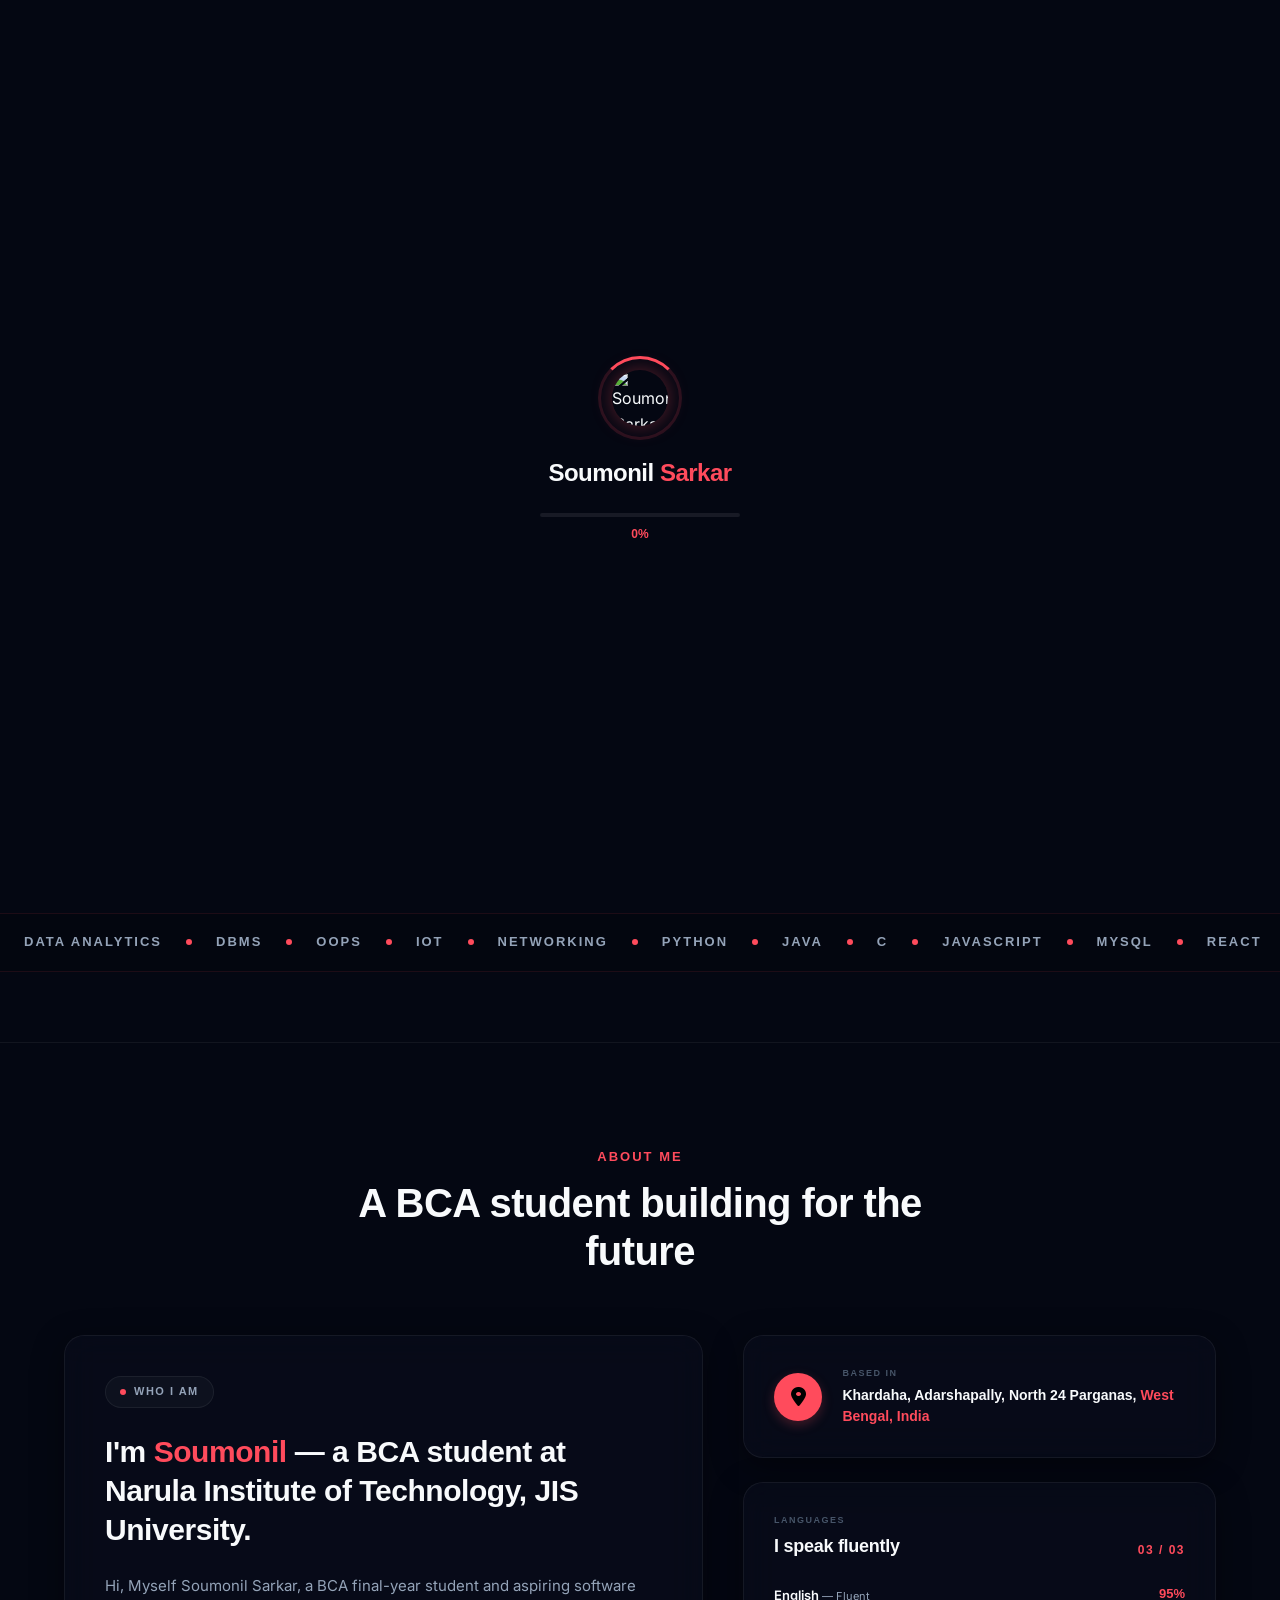
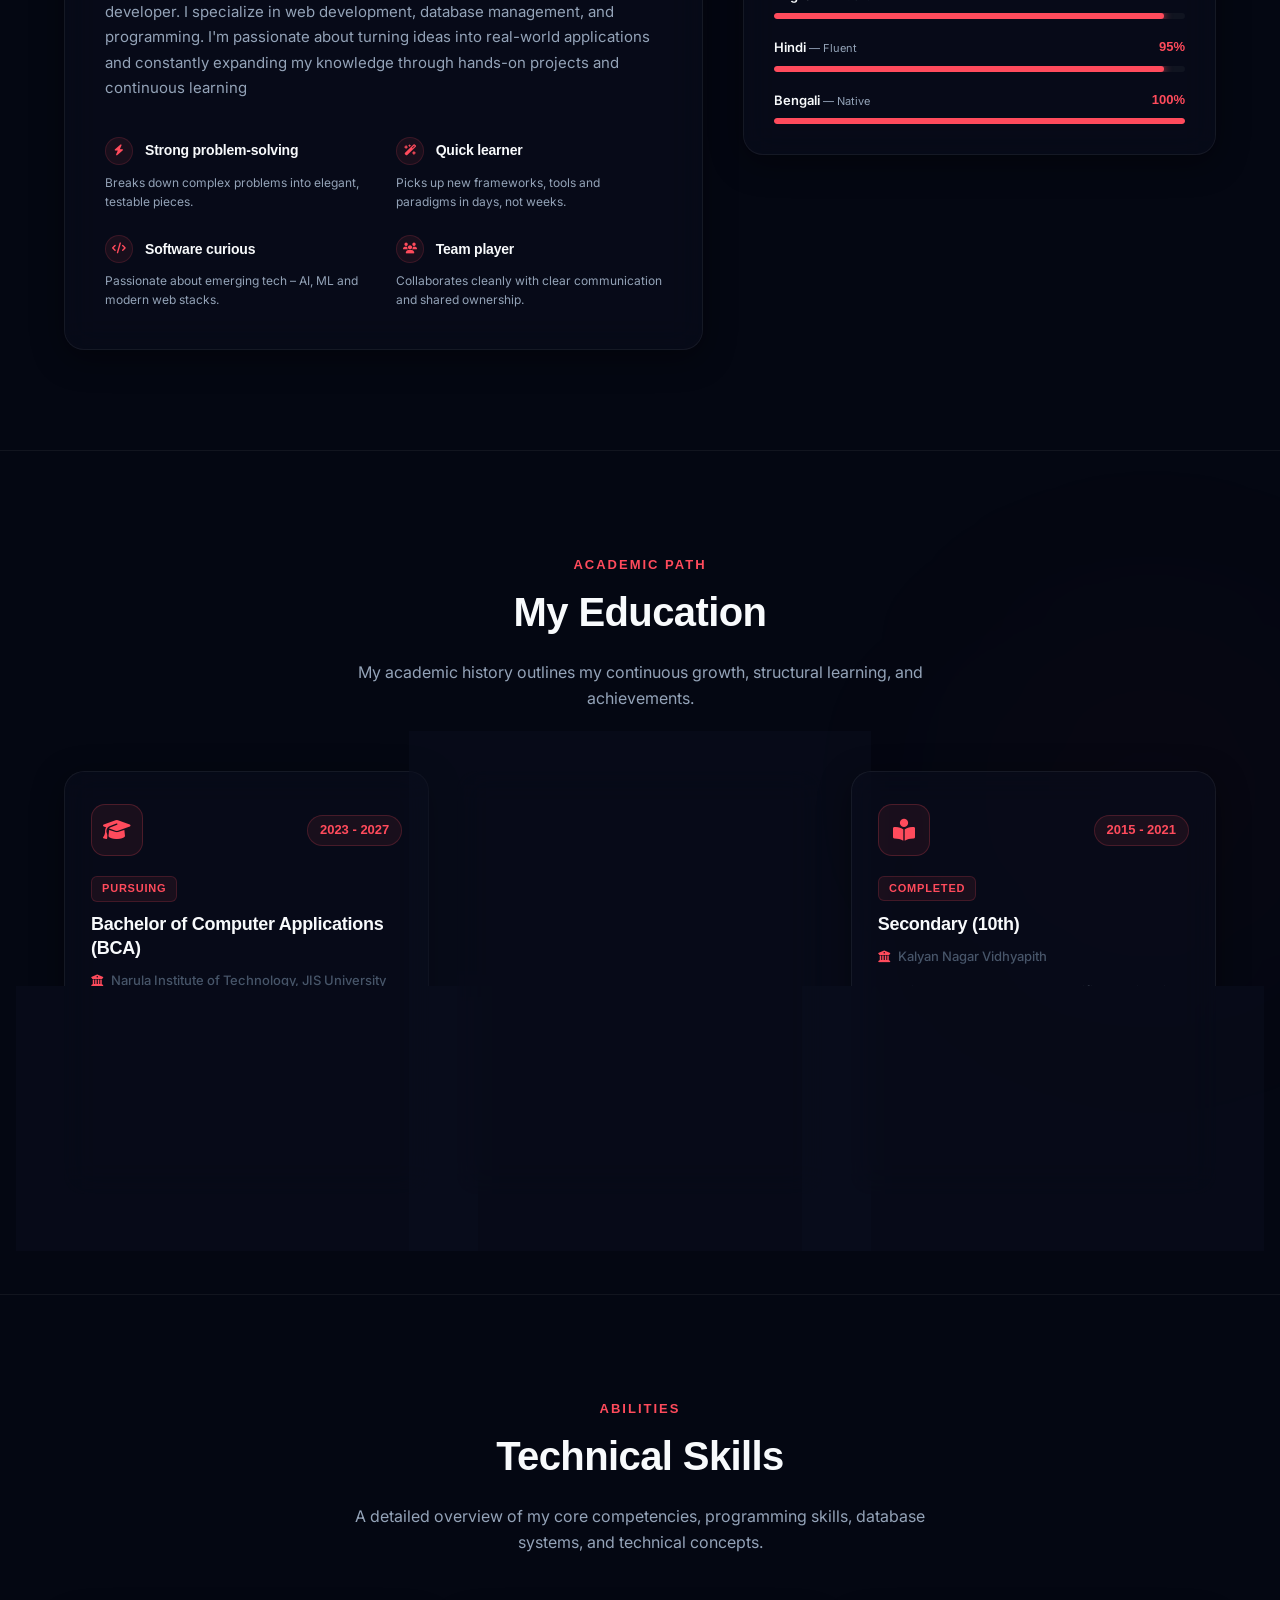
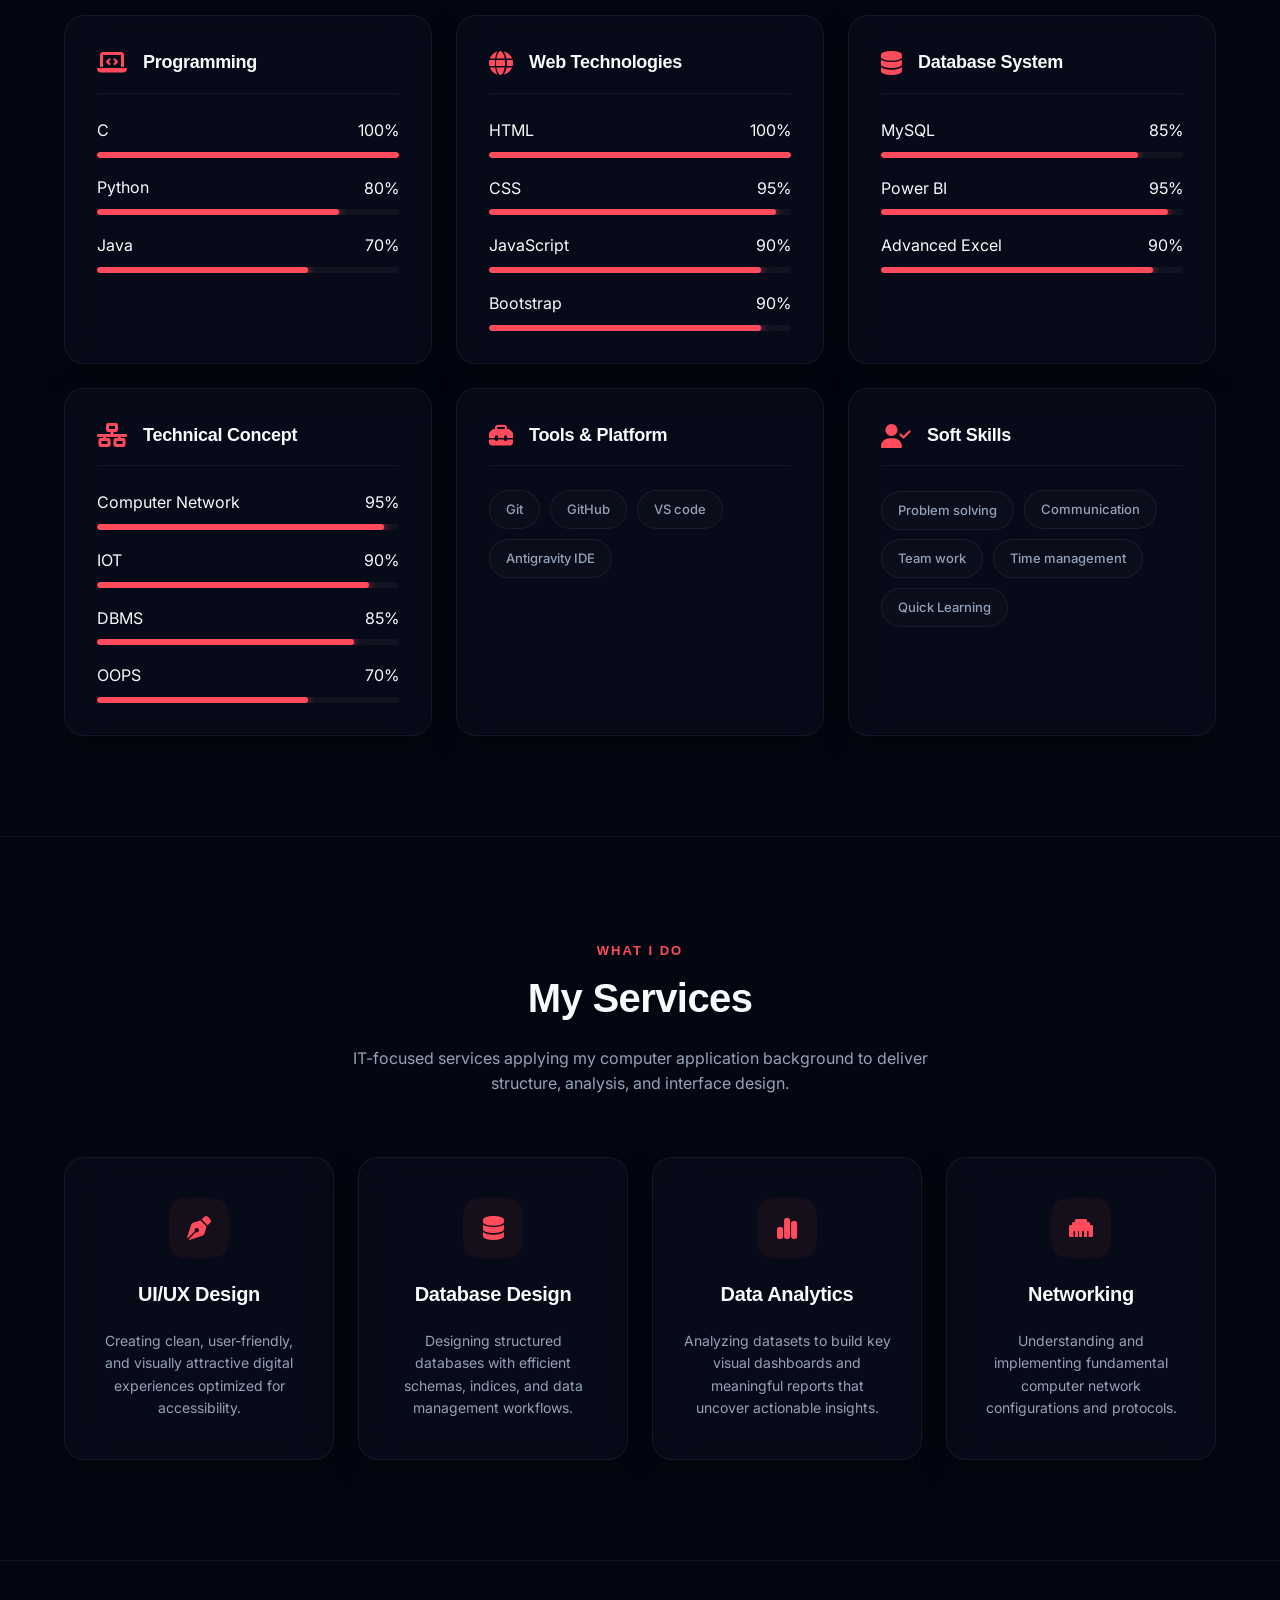
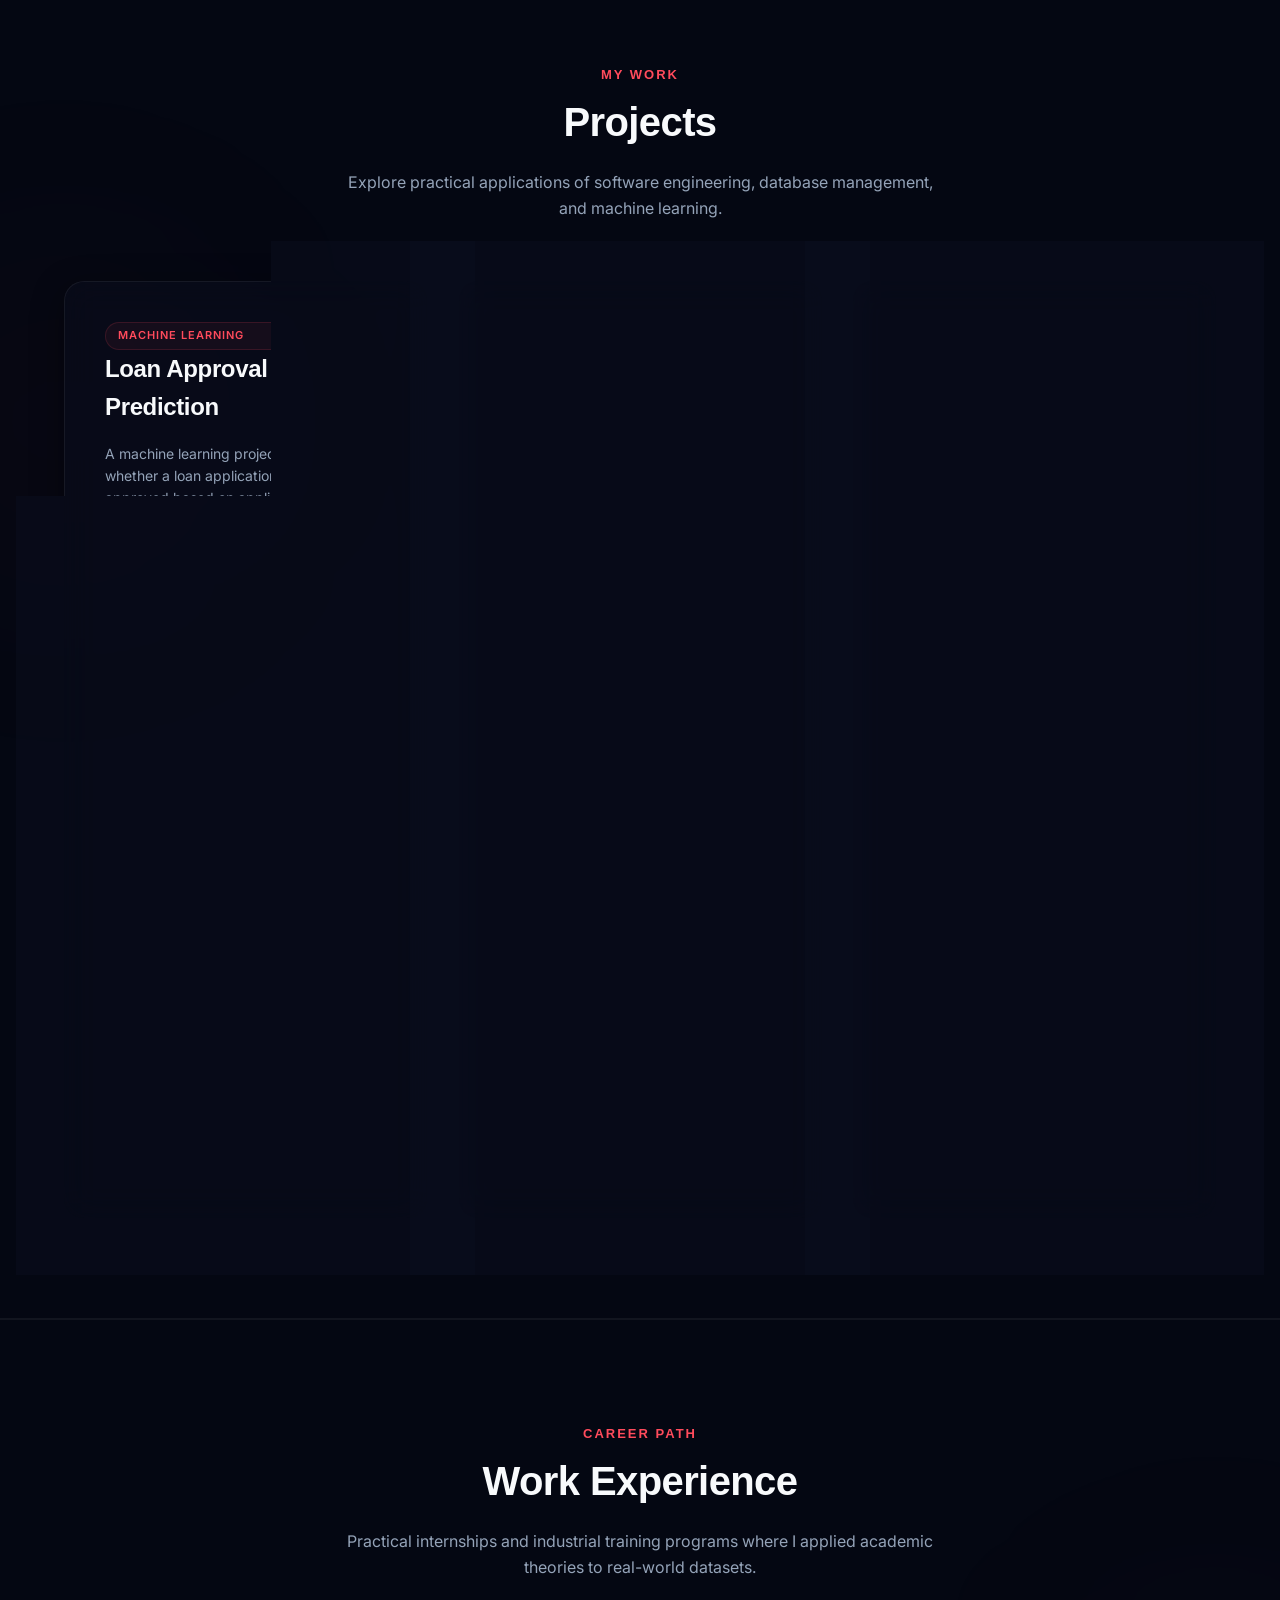
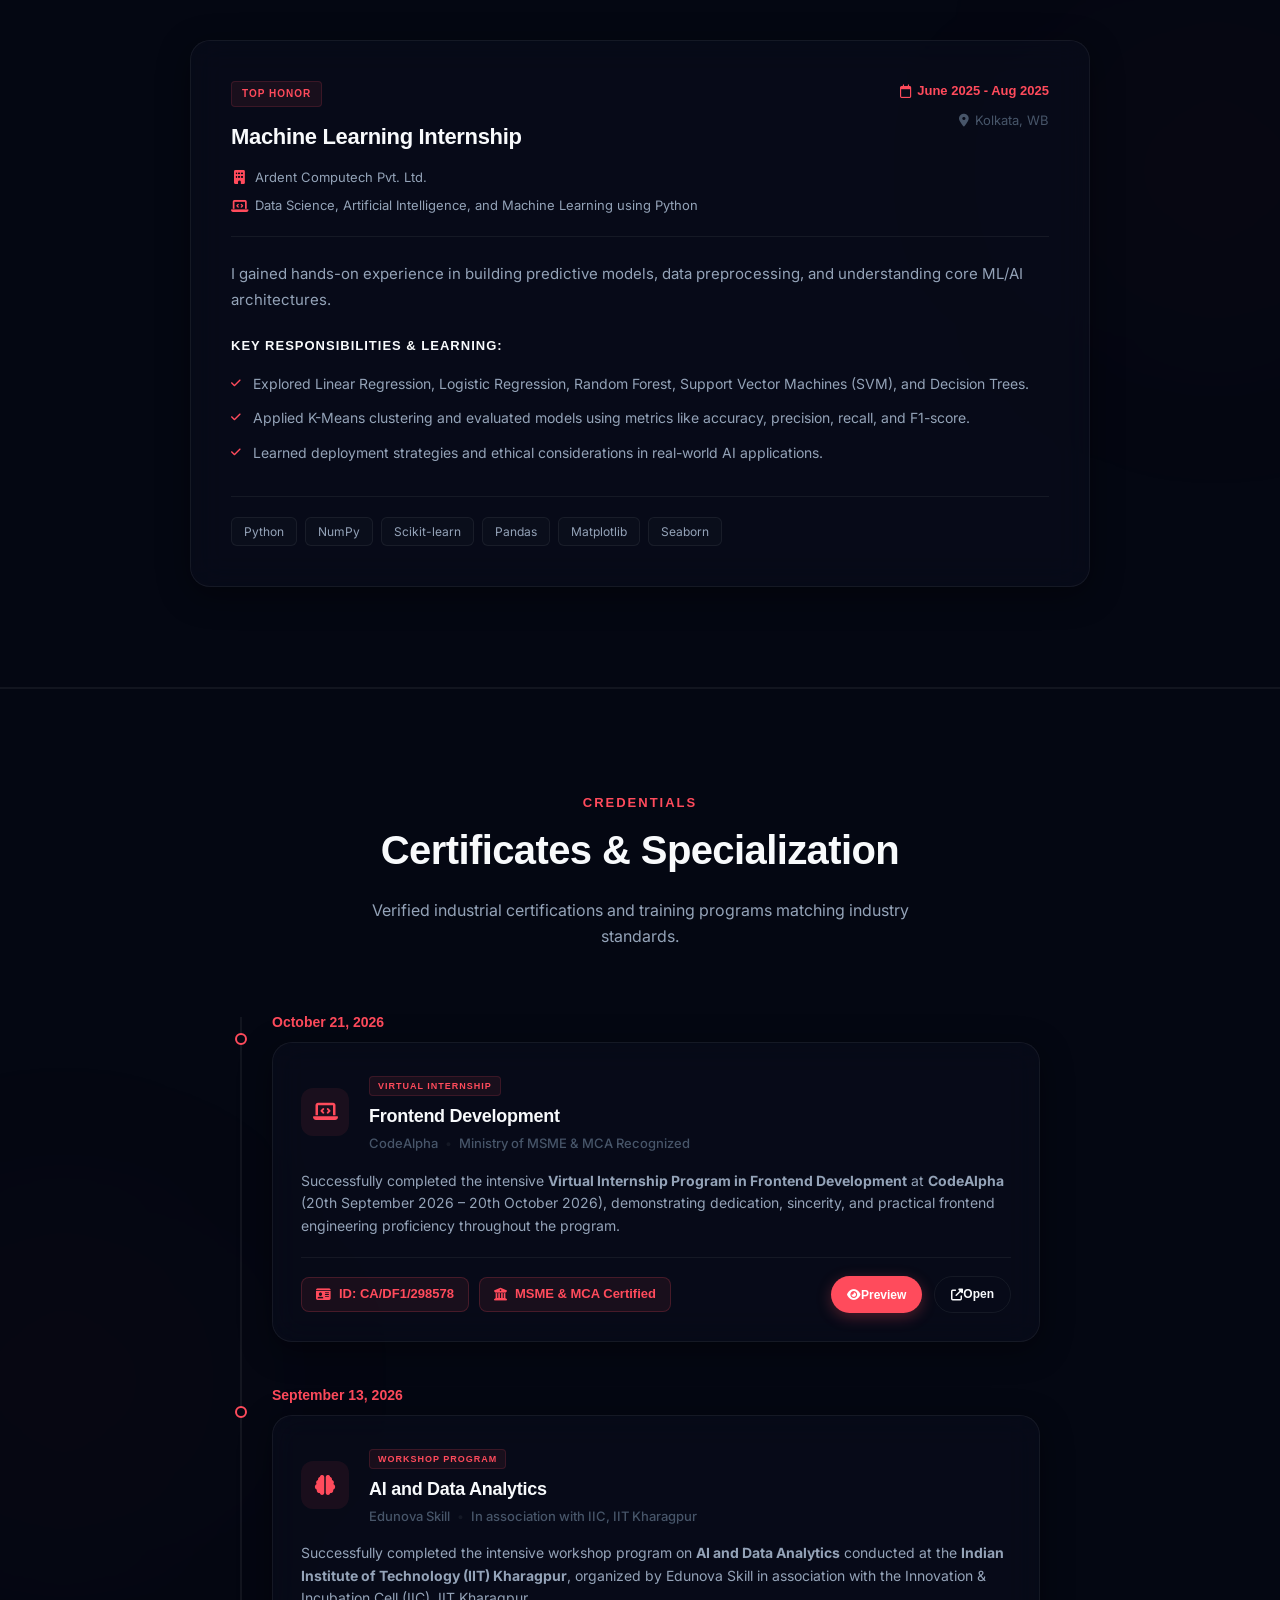
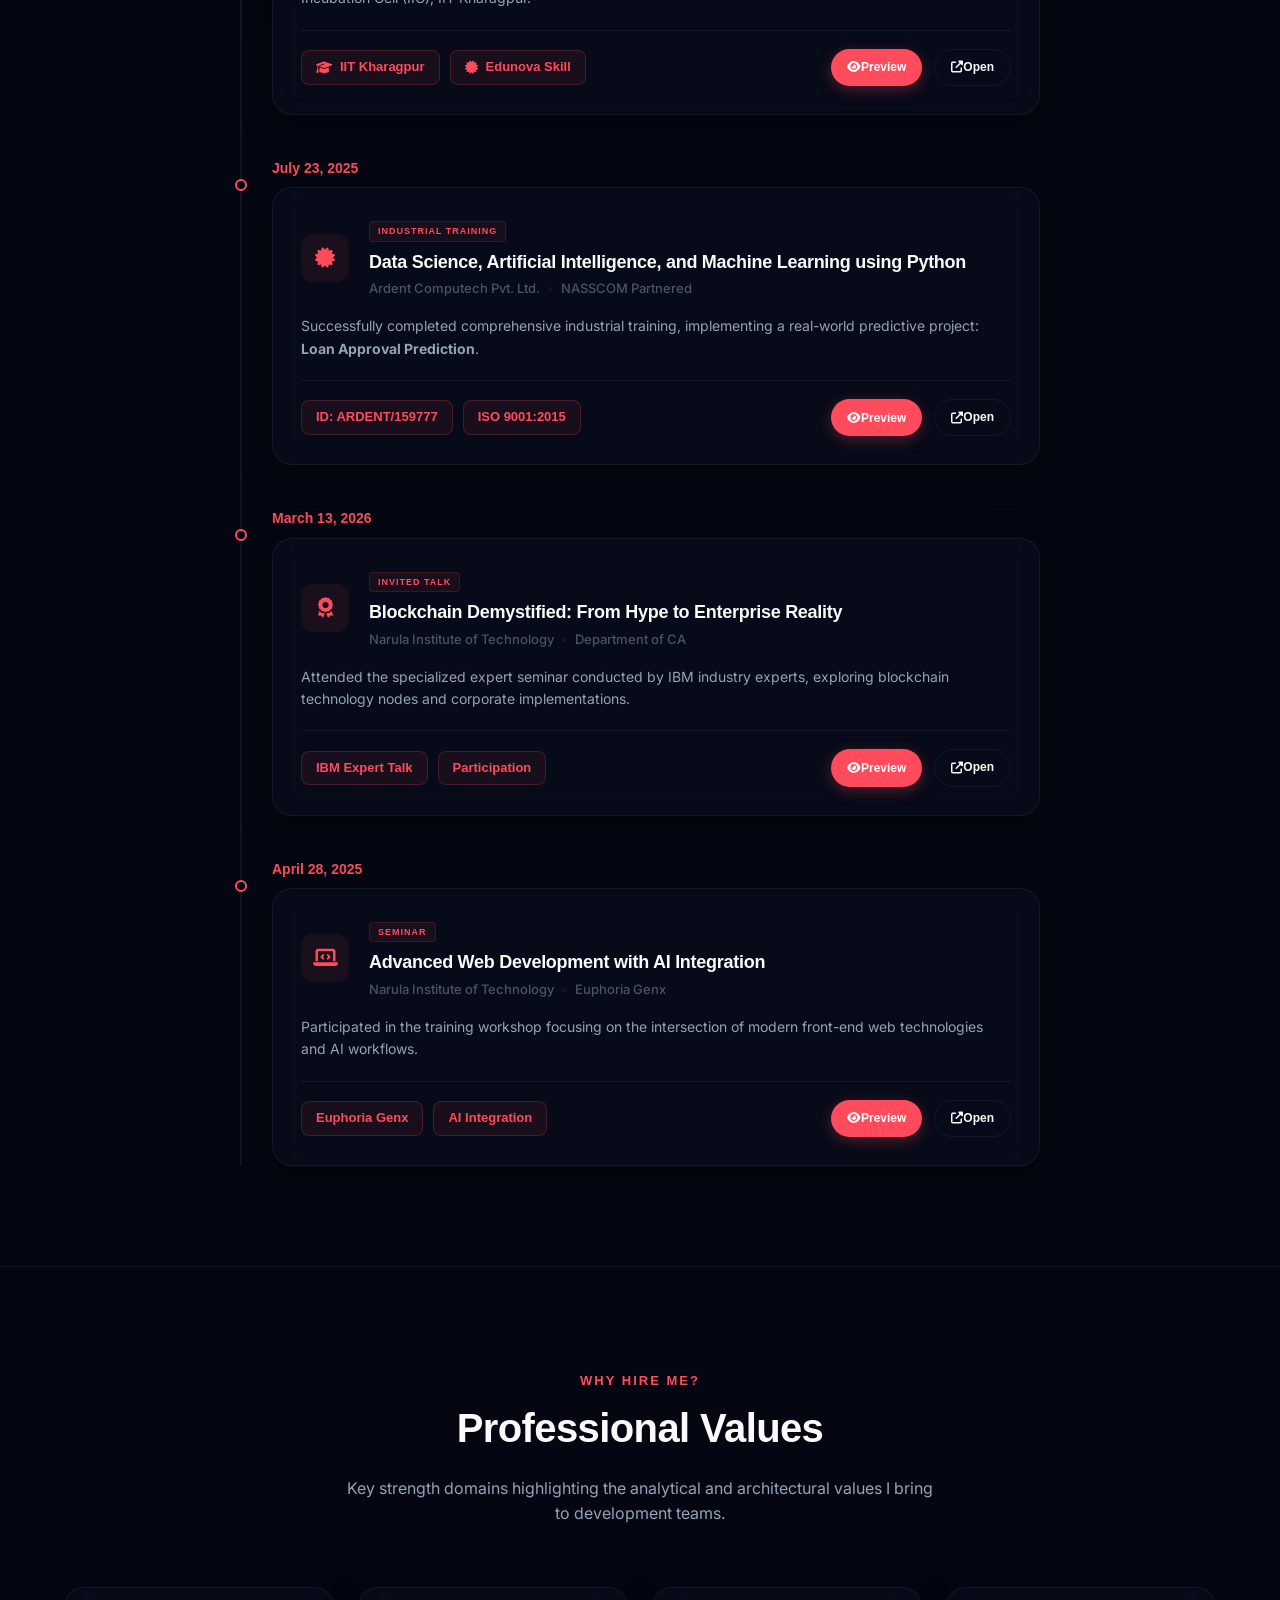
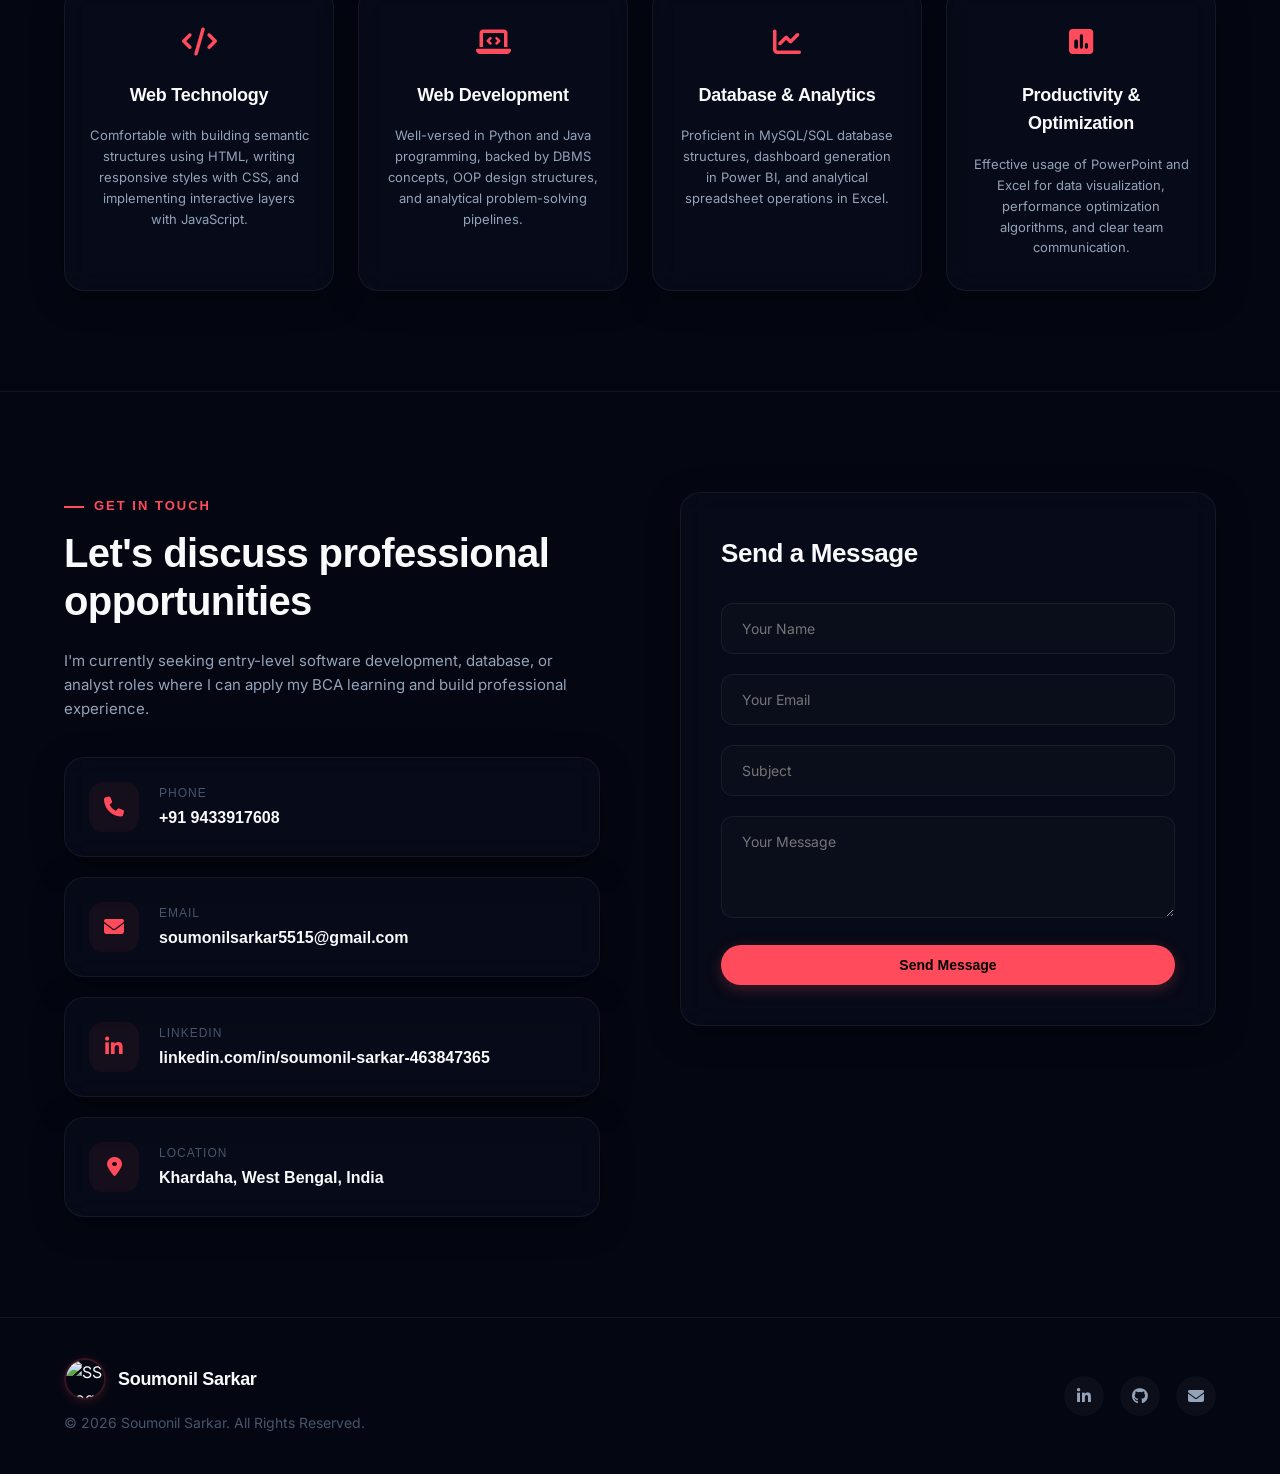
==== commit 80b43b1b: "Add live Vercel deployment link and action buttons to My Portfolio project card" ====
--- a/index.html
+++ b/index.html
@@ -782,8 +782,17 @@
                     <!-- Project 3 -->
                     <div class="project-card glass-card">
                         <div class="project-content">
-                            <span class="proj-badge">Web Development</span>
-                            <h3>My Portfolio</h3>
+                            <div class="proj-badges-wrap">
+                                <span class="proj-badge">Web Development</span>
+                                <a href="https://website-portfolio-henna-ten.vercel.app" target="_blank" rel="noopener noreferrer" class="proj-live-badge" title="Open live portfolio on Vercel">
+                                    <span class="live-dot"></span> Live on Vercel
+                                </a>
+                            </div>
+                            <h3>
+                                <a href="https://website-portfolio-henna-ten.vercel.app" target="_blank" rel="noopener noreferrer" class="proj-title-link" title="Open My Portfolio Project">
+                                    My Portfolio <i class="fa-solid fa-arrow-up-right-from-square title-icon"></i>
+                                </a>
+                            </h3>
                             <p class="proj-desc">My Portfolio is a responsive personal portfolio website developed to
                                 showcase my skills, education, projects, certifications, and contact information. It
                                 highlights my journey as a BCA final-year student and aspiring software developer. The
@@ -806,6 +815,15 @@
                                 <span>JavaScript</span>
                                 <span>Bootstrap</span>
                                 <span>React</span>
+                            </div>
+
+                            <div class="proj-actions">
+                                <a href="https://website-portfolio-henna-ten.vercel.app" target="_blank" rel="noopener noreferrer" class="btn btn-red btn-sm">
+                                    <i class="fa-solid fa-arrow-up-right-from-square"></i> Open Live Project
+                                </a>
+                                <a href="https://github.com/sarkarsoumonil2005-hub/website_portfolio" target="_blank" rel="noopener noreferrer" class="btn btn-outline btn-sm">
+                                    <i class="fa-brands fa-github"></i> GitHub Code
+                                </a>
                             </div>
                         </div>
                     </div>
--- a/index.css
+++ b/index.css
@@ -0,0 +1,2634 @@
+/* Core Reset & Variables */
+:root {
+    --bg-primary: #040712;
+    --bg-secondary: #080d1e;
+    --bg-card: rgba(10, 15, 30, 0.5);
+    --bg-card-hover: rgba(18, 25, 45, 0.65);
+    --accent-color: #ff4b5c;
+    /* Mockup Coral Red */
+    --accent-secondary: #e03848;
+    --accent-glow: rgba(255, 75, 92, 0.3);
+    --text-primary: #f8fafc;
+    --text-secondary: #94a3b8;
+    --text-muted: #475569;
+    --border-color: rgba(255, 255, 255, 0.06);
+    --border-hover: rgba(255, 75, 92, 0.25);
+    --font-primary: 'Poppins', sans-serif;
+    --font-secondary: 'Inter', sans-serif;
+    --transition: all 0.4s cubic-bezier(0.16, 1, 0.3, 1);
+    --shadow-premium: 0 20px 40px rgba(0, 0, 0, 0.6);
+    --shadow-glow: 0 0 25px rgba(255, 75, 92, 0.12);
+}
+
+* {
+    margin: 0;
+    padding: 0;
+    box-sizing: border-box;
+    scroll-behavior: smooth;
+}
+
+body {
+    background-color: var(--bg-primary);
+    color: var(--text-primary);
+    font-family: var(--font-secondary);
+    line-height: 1.6;
+    overflow-x: hidden;
+}
+
+/* Background Grid Overlay */
+body::before {
+    content: '';
+    position: fixed;
+    top: 0;
+    left: 0;
+    width: 100vw;
+    height: 100vh;
+    background-size: 50px 50px;
+    background-image:
+        linear-gradient(to right, rgba(255, 255, 255, 0.015) 1px, transparent 1px),
+        linear-gradient(to bottom, rgba(255, 255, 255, 0.015) 1px, transparent 1px);
+    z-index: 2;
+    pointer-events: none;
+}
+
+/* Background Glowing Orbs */
+body::after {
+    content: '';
+    position: fixed;
+    top: -10%;
+    right: -10%;
+    width: 60vw;
+    height: 60vw;
+    background: radial-gradient(circle, rgba(255, 75, 92, 0.08) 0%, transparent 70%);
+    z-index: 2;
+    pointer-events: none;
+    filter: blur(80px);
+}
+
+h1,
+h2,
+h3,
+h4,
+h5,
+h6 {
+    font-family: var(--font-primary);
+    font-weight: 700;
+    letter-spacing: -0.015em;
+}
+
+a {
+    text-decoration: none;
+    color: inherit;
+    transition: var(--transition);
+}
+
+img {
+    max-width: 100%;
+    height: auto;
+    display: block;
+}
+
+ul {
+    list-style: none;
+}
+
+.container {
+    width: 100%;
+    max-width: 1200px;
+    margin: 0 auto;
+    padding: 0 24px;
+    position: relative;
+    z-index: 5;
+}
+
+/* Custom Scrollbar */
+::-webkit-scrollbar {
+    width: 8px;
+}
+
+::-webkit-scrollbar-track {
+    background: var(--bg-primary);
+}
+
+::-webkit-scrollbar-thumb {
+    background: blue;
+    border-radius: 4px;
+}
+
+::-webkit-scrollbar-thumb:hover {
+    background: var(--accent-color);
+}
+
+/* Background Canvas */
+#bg-canvas {
+    position: fixed;
+    top: 0;
+    left: 0;
+    width: 100vw;
+    height: 100vh;
+    z-index: 1;
+    pointer-events: none;
+}
+
+/* Glassmorphism System Cards */
+.glass-card {
+    background: var(--bg-card);
+    backdrop-filter: blur(16px);
+    -webkit-backdrop-filter: blur(16px);
+    border: 1px solid var(--border-color);
+    border-radius: 20px;
+    box-shadow: 0 8px 32px 0 rgba(0, 0, 0, 0.4);
+    transition: var(--transition);
+}
+
+.glass-card:hover {
+    background: var(--bg-card-hover);
+    border-color: var(--border-hover);
+    transform: translateY(-5px);
+    box-shadow: var(--shadow-premium), var(--shadow-glow);
+}
+
+/* Buttons System */
+.btn {
+    display: inline-flex;
+    align-items: center;
+    justify-content: center;
+    padding: 12px 26px;
+    border-radius: 30px;
+    font-family: var(--font-primary);
+    font-weight: 600;
+    font-size: 14px;
+    cursor: pointer;
+    transition: var(--transition);
+    border: none;
+}
+
+.btn-primary {
+    background-color: var(--accent-color);
+    color: #000000;
+    box-shadow: 0 4px 15px rgba(255, 75, 92, 0.25);
+    font-weight: 700;
+}
+
+.btn-primary:hover {
+    background-color: var(--accent-secondary);
+    transform: translateY(-3px);
+    box-shadow: 0 8px 25px rgba(255, 75, 92, 0.45);
+}
+
+.btn-primary .arrow-icon {
+    margin-left: 8px;
+    font-size: 12px;
+    transition: var(--transition);
+}
+
+.btn-primary:hover .arrow-icon {
+    transform: translateX(4px);
+}
+
+.btn-outline {
+    background-color: transparent;
+    border: 1.5px solid var(--border-color);
+    color: var(--text-primary);
+}
+
+.btn-outline:hover {
+    border-color: var(--accent-color);
+    background-color: rgba(255, 75, 92, 0.05);
+    color: var(--text-primary);
+    transform: translateY(-3px);
+    box-shadow: 0 8px 20px rgba(255, 75, 92, 0.08);
+}
+
+.btn-outline .btn-icon {
+    margin-right: 8px;
+    font-size: 14px;
+    color: var(--text-secondary);
+}
+
+.btn-outline:hover .btn-icon {
+    color: var(--accent-color);
+}
+
+.btn-block {
+    width: 100%;
+}
+
+/* Header & Nav */
+.main-header {
+    position: fixed;
+    top: 0;
+    left: 0;
+    width: 100%;
+    z-index: 1000;
+    padding: 24px 0;
+    transition: var(--transition);
+    background: transparent;
+}
+
+.main-header.scrolled {
+    padding: 16px 0;
+    background: rgba(4, 7, 18, 0.85);
+    backdrop-filter: blur(20px);
+    -webkit-backdrop-filter: blur(20px);
+    border-bottom: 1px solid var(--border-color);
+}
+
+.header-container {
+    display: flex;
+    align-items: center;
+    justify-content: space-between;
+}
+
+.logo {
+    display: flex;
+    align-items: center;
+    gap: 12px;
+}
+
+.logo-img {
+    height: 42px;
+    width: 42px;
+    object-fit: cover;
+    border-radius: 50%;
+    border: 2px solid rgba(255, 75, 92, 0.2);
+    box-shadow: 0 2px 10px rgba(255, 75, 92, 0.15);
+    transition: transform var(--transition);
+}
+
+.logo-img:hover {
+    transform: scale(1.08);
+}
+
+.logo-text {
+    font-family: var(--font-primary);
+    font-weight: 700;
+    font-size: 18px;
+    letter-spacing: -0.3px;
+    color: var(--text-primary);
+    transition: color var(--transition);
+}
+
+.logo:hover .logo-text {
+    color: var(--accent-color);
+}
+
+.nav-menu ul {
+    display: flex;
+    align-items: center;
+    gap: 28px;
+}
+
+.nav-link {
+    font-family: var(--font-primary);
+    font-weight: 500;
+    font-size: 15px;
+    color: var(--text-secondary);
+    position: relative;
+    padding: 6px 0;
+}
+
+.nav-link:hover,
+.nav-link.active {
+    color: var(--accent-color);
+}
+
+.nav-link::after {
+    content: '';
+    position: absolute;
+    bottom: 0;
+    left: 0;
+    width: 0;
+    height: 2px;
+    background-color: var(--accent-color);
+    transition: var(--transition);
+}
+
+.nav-link:hover::after,
+.nav-link.active::after {
+    width: 100%;
+}
+
+.btn-talk {
+    display: inline-flex;
+    align-items: center;
+    gap: 10px;
+    padding: 12px 24px;
+    border-radius: 25px;
+    background: var(--accent-color);
+    color: #000000;
+    font-family: var(--font-primary);
+    font-weight: 700;
+    font-size: 14px;
+    box-shadow: 0 4px 10px rgba(255, 75, 92, 0.2);
+}
+
+.btn-talk:hover {
+    background-color: var(--accent-secondary);
+    transform: translateY(-2px);
+    box-shadow: 0 8px 18px rgba(255, 75, 92, 0.35);
+}
+
+.btn-talk i {
+    font-size: 12px;
+    transition: var(--transition);
+}
+
+.btn-talk:hover i {
+    transform: translateX(4px);
+}
+
+.mobile-menu-toggle {
+    display: none;
+    background: transparent;
+    border: none;
+    color: var(--text-primary);
+    font-size: 24px;
+    cursor: pointer;
+}
+
+/* Mobile Nav Drawer */
+.mobile-nav {
+    position: fixed;
+    top: 0;
+    right: -300px;
+    width: 300px;
+    height: 100vh;
+    background: var(--bg-secondary);
+    border-left: 1px solid var(--border-color);
+    z-index: 2000;
+    padding: 80px 40px;
+    display: flex;
+    flex-direction: column;
+    gap: 40px;
+    transition: var(--transition);
+}
+
+.mobile-nav.active {
+    right: 0;
+}
+
+.mobile-nav-close {
+    position: absolute;
+    top: 24px;
+    right: 24px;
+    background: transparent;
+    border: none;
+    color: var(--text-primary);
+    font-size: 36px;
+    cursor: pointer;
+}
+
+.mobile-nav ul {
+    display: flex;
+    flex-direction: column;
+    gap: 24px;
+}
+
+.mobile-link {
+    font-family: var(--font-primary);
+    font-size: 18px;
+    font-weight: 600;
+    color: var(--text-secondary);
+}
+
+.mobile-link:hover {
+    color: var(--accent-color);
+    padding-left: 8px;
+}
+
+/* Section Header Styles */
+section {
+    position: relative;
+    padding: 100px 0;
+    z-index: 5;
+}
+
+.section-subtitle {
+    display: inline-block;
+    color: var(--accent-color);
+    font-family: var(--font-primary);
+    font-weight: 600;
+    font-size: 13px;
+    text-transform: uppercase;
+    letter-spacing: 2px;
+    margin-bottom: 12px;
+    position: relative;
+    padding-left: 30px;
+}
+
+.section-subtitle::before {
+    content: '';
+    position: absolute;
+    left: 0;
+    top: 50%;
+    transform: translateY(-50%);
+    width: 20px;
+    height: 2px;
+    background-color: var(--accent-color);
+}
+
+.section-title {
+    font-size: 40px;
+    line-height: 1.2;
+    margin-bottom: 24px;
+    color: var(--text-primary);
+}
+
+.section-header-center {
+    text-align: center;
+    margin-bottom: 60px;
+    max-width: 600px;
+    margin-left: auto;
+    margin-right: auto;
+}
+
+.section-header-center .section-subtitle::before {
+    display: none;
+}
+
+.section-header-center .section-subtitle {
+    padding-left: 0;
+}
+
+.section-desc {
+    color: var(--text-secondary);
+    font-size: 16px;
+}
+
+/* Hero Section Overhaul */
+.hero-section {
+    padding-top: 110px;
+    padding-bottom: 70px;
+    min-height: 85vh;
+    display: flex;
+    flex-direction: column;
+    justify-content: center;
+    position: relative;
+}
+
+/* Radial Glow Behind Hero Content */
+.hero-section::before {
+    content: '';
+    position: absolute;
+    top: 20%;
+    left: -10%;
+    width: 40vw;
+    height: 40vw;
+    background: radial-gradient(circle, rgba(255, 75, 92, 0.05) 0%, transparent 70%);
+    z-index: 1;
+    pointer-events: none;
+    filter: blur(100px);
+}
+
+.hero-container {
+    display: grid;
+    grid-template-columns: 1.2fr 0.8fr;
+    gap: 40px;
+    align-items: center;
+    margin-bottom: 60px;
+}
+
+.hero-content {
+    display: flex;
+    flex-direction: column;
+    align-items: flex-start;
+}
+
+.hero-status-badge {
+    display: inline-flex;
+    align-items: center;
+    gap: 8px;
+    background: rgba(255, 255, 255, 0.03);
+    border: 1px solid var(--border-color);
+    padding: 8px 16px;
+    border-radius: 30px;
+    margin-bottom: 28px;
+}
+
+.status-dot {
+    width: 8px;
+    height: 8px;
+    background-color: var(--accent-color);
+    border-radius: 50%;
+    box-shadow: 0 0 8px var(--accent-color);
+    animation: pulse 1.8s infinite;
+}
+
+@keyframes pulse {
+    0% {
+        transform: scale(0.9);
+        opacity: 0.6;
+    }
+
+    50% {
+        transform: scale(1.2);
+        opacity: 1;
+    }
+
+    100% {
+        transform: scale(0.9);
+        opacity: 0.6;
+    }
+}
+
+.status-text {
+    font-family: var(--font-primary);
+    font-weight: 500;
+    font-size: 12px;
+    color: var(--text-secondary);
+}
+
+.hero-title {
+    font-size: 64px;
+    line-height: 1.05;
+    margin-bottom: 12px;
+    font-weight: 400;
+}
+
+.name-bold {
+    font-weight: 800;
+    color: var(--text-primary);
+}
+
+.name-red {
+    font-weight: 800;
+    color: var(--accent-color);
+}
+
+.hero-typewriter {
+    font-size: 38px;
+    font-weight: 800;
+    color: var(--text-primary);
+    margin-bottom: 24px;
+    font-family: var(--font-primary);
+}
+
+.typewriter-text {
+    color: var(--accent-color);
+}
+
+.typewriter-cursor {
+    color: var(--accent-color);
+    font-weight: 300;
+    margin-left: 2px;
+    animation: blinkCursor 0.8s infinite;
+}
+
+@keyframes blinkCursor {
+
+    0%,
+    100% {
+        opacity: 1;
+    }
+
+    50% {
+        opacity: 0;
+    }
+}
+
+.hero-desc {
+    font-size: 15px;
+    color: var(--text-secondary);
+    max-width: 580px;
+    margin-bottom: 36px;
+    line-height: 1.7;
+}
+
+.hero-actions {
+    display: flex;
+    align-items: center;
+    gap: 16px;
+    margin-bottom: 40px;
+    flex-wrap: wrap;
+}
+
+.hero-footer-status {
+    display: flex;
+    align-items: center;
+    gap: 32px;
+    flex-wrap: wrap;
+}
+
+.hero-social-icons {
+    display: flex;
+    gap: 12px;
+}
+
+.social-icon-btn {
+    width: 42px;
+    height: 42px;
+    border-radius: 50%;
+    border: 1px solid var(--border-color);
+    background: rgba(255, 255, 255, 0.02);
+    color: var(--text-secondary);
+    display: flex;
+    align-items: center;
+    justify-content: center;
+    font-size: 15px;
+    transition: var(--transition);
+}
+
+.social-icon-btn:hover {
+    border-color: var(--accent-color);
+    color: var(--accent-color);
+    transform: translateY(-2px);
+    box-shadow: var(--shadow-glow);
+}
+
+.learning-status {
+    display: flex;
+    align-items: center;
+    gap: 10px;
+}
+
+.learning-label {
+    font-size: 13px;
+    color: var(--text-muted);
+}
+
+.learning-bubble {
+    font-family: var(--font-primary);
+    font-weight: 600;
+    font-size: 13px;
+    background: rgba(255, 255, 255, 0.03);
+    border: 1px solid var(--border-color);
+    color: var(--text-primary);
+    padding: 6px 14px;
+    border-radius: 20px;
+}
+
+/* Orbit System on Hero Image */
+.orbit-system {
+    position: relative;
+    width: 290px;
+    height: 290px;
+    margin: 0 auto;
+    display: flex;
+    align-items: center;
+    justify-content: center;
+}
+
+.profile-circular-mask {
+    position: relative;
+    width: 290px;
+    height: 290px;
+    border-radius: 50%;
+    padding: 8px;
+    background: radial-gradient(circle, rgba(255, 75, 92, 0.25) 0%, rgba(4, 7, 18, 0.95) 90%);
+    border: 1px solid rgba(255, 75, 92, 0.2);
+    box-shadow: 0 0 50px rgba(255, 75, 92, 0.1);
+    overflow: hidden;
+    z-index: 5;
+}
+
+.hero-avatar {
+    width: 100%;
+    height: 100%;
+    border-radius: 50%;
+    object-fit: cover;
+    border: 4px solid var(--bg-primary);
+}
+
+/* Profile Tags Row below the circular portrait */
+.hero-tags-row {
+    display: flex;
+    justify-content: center;
+    align-items: center;
+    gap: 16px;
+    margin-top: 32px;
+    width: 100%;
+    flex-wrap: wrap;
+}
+
+.profile-badge {
+    display: inline-flex;
+    align-items: center;
+    gap: 10px;
+    background: rgba(10, 15, 30, 0.6);
+    backdrop-filter: blur(12px);
+    -webkit-backdrop-filter: blur(12px);
+    border: 1px solid var(--border-color);
+    padding: 8px 16px;
+    border-radius: 12px;
+    box-shadow: var(--shadow-premium);
+    transition: var(--transition);
+}
+
+.profile-badge:hover {
+    border-color: var(--accent-color);
+    box-shadow: var(--shadow-glow), var(--shadow-premium);
+    transform: translateY(-2px);
+}
+
+.profile-badge i {
+    color: var(--accent-color);
+    font-size: 14px;
+}
+
+.profile-badge span {
+    font-family: var(--font-primary);
+    font-size: 13px;
+    font-weight: 600;
+    color: var(--text-primary);
+}
+
+/* Stats Counter Row in Hero */
+.hero-stats-container {
+    margin-top: 20px;
+    margin-bottom: 50px;
+}
+
+.hero-stats-grid {
+    display: grid;
+    grid-template-columns: repeat(4, 1fr);
+    gap: 20px;
+}
+
+.hero-stat-card {
+    padding: 24px;
+    text-align: center;
+    display: flex;
+    flex-direction: column;
+    align-items: center;
+    gap: 8px;
+    border-radius: 16px;
+}
+
+.hero-stat-card .stat-val {
+    font-family: var(--font-primary);
+    font-size: 38px;
+    font-weight: 800;
+    color: var(--accent-color);
+    line-height: 1;
+}
+
+.hero-stat-card .stat-lbl {
+    font-family: var(--font-primary);
+    font-size: 11px;
+    color: var(--text-secondary);
+    font-weight: 600;
+    letter-spacing: 1.5px;
+}
+
+/* Infinite Ticker Ribbon */
+.ticker-banner {
+    width: 100vw;
+    position: relative;
+    left: 50%;
+    right: 50%;
+    margin-left: -50vw;
+    margin-right: -50vw;
+    background: #03060f;
+    border-top: 1px solid rgba(255, 75, 92, 0.1);
+    border-bottom: 1px solid rgba(255, 75, 92, 0.1);
+    overflow: hidden;
+    margin-top: 20px;
+}
+
+.ticker-track {
+    display: flex;
+    width: max-content;
+    animation: scrollMarquee 25s linear infinite;
+}
+
+@keyframes scrollMarquee {
+    0% {
+        transform: translateX(0);
+    }
+
+    100% {
+        transform: translateX(-50%);
+    }
+}
+
+.ticker-content {
+    display: flex;
+    align-items: center;
+    gap: 24px;
+    padding: 18px 24px;
+    white-space: nowrap;
+}
+
+.ticker-content span {
+    font-family: var(--font-primary);
+    font-weight: 600;
+    font-size: 13px;
+    letter-spacing: 2px;
+    color: var(--text-secondary);
+}
+
+.ticker-content .bullet {
+    width: 6px;
+    height: 6px;
+    background-color: var(--accent-color);
+    border-radius: 50%;
+    display: inline-block;
+}
+
+/* About Section CSS Adjustments */
+.about-section {
+    background-color: transparent;
+    border-top: 1px solid var(--border-color);
+    border-bottom: 1px solid var(--border-color);
+}
+
+.about-container {
+    display: grid;
+    grid-template-columns: 1.15fr 0.85fr;
+    gap: 40px;
+    align-items: flex-start;
+}
+
+/* Left Bio Card */
+.about-card-left {
+    padding: 40px;
+    display: flex;
+    flex-direction: column;
+    align-items: flex-start;
+    gap: 24px;
+}
+
+.about-badge {
+    display: inline-flex;
+    align-items: center;
+    gap: 8px;
+    background: rgba(255, 255, 255, 0.03);
+    border: 1px solid var(--border-color);
+    padding: 6px 14px;
+    border-radius: 20px;
+}
+
+.about-badge-dot {
+    width: 6px;
+    height: 6px;
+    background-color: var(--accent-color);
+    border-radius: 50%;
+}
+
+.about-badge-text {
+    font-family: var(--font-primary);
+    font-size: 11px;
+    color: var(--text-secondary);
+    font-weight: 600;
+    letter-spacing: 1.5px;
+}
+
+.about-heading-large {
+    font-size: 30px;
+    line-height: 1.3;
+    font-weight: 700;
+    color: var(--text-primary);
+}
+
+.about-heading-large .name-red {
+    color: var(--accent-color);
+}
+
+.about-desc-para {
+    color: var(--text-secondary);
+    font-size: 15px;
+    line-height: 1.7;
+}
+
+.about-highlights-grid {
+    display: grid;
+    grid-template-columns: repeat(2, 1fr);
+    gap: 24px;
+    width: 100%;
+    margin-top: 12px;
+}
+
+.about-highlight-card {
+    display: flex;
+    flex-direction: column;
+    gap: 8px;
+}
+
+.highlight-header {
+    display: flex;
+    align-items: center;
+    gap: 12px;
+}
+
+.highlight-circle-icon {
+    width: 28px;
+    height: 28px;
+    border-radius: 50%;
+    background: rgba(255, 75, 92, 0.08);
+    color: var(--accent-color);
+    display: flex;
+    align-items: center;
+    justify-content: center;
+    font-size: 11px;
+    border: 1px solid rgba(255, 75, 92, 0.15);
+}
+
+.about-highlight-card h4 {
+    font-family: var(--font-primary);
+    font-weight: 700;
+    font-size: 14px;
+    color: var(--text-primary);
+}
+
+.about-highlight-card p {
+    font-size: 12px;
+    color: var(--text-secondary);
+    line-height: 1.6;
+}
+
+/* Right Stack Location & Languages */
+.about-card-right-stack {
+    display: flex;
+    flex-direction: column;
+    gap: 24px;
+    width: 100%;
+}
+
+.about-location-card {
+    padding: 30px;
+    display: flex;
+    align-items: center;
+    gap: 20px;
+}
+
+.location-circle-icon {
+    width: 48px;
+    height: 48px;
+    border-radius: 50%;
+    background: var(--accent-color);
+    color: #000000;
+    display: flex;
+    align-items: center;
+    justify-content: center;
+    font-size: 20px;
+    box-shadow: 0 4px 12px rgba(255, 75, 92, 0.25);
+    flex-shrink: 0;
+}
+
+.location-details {
+    display: flex;
+    flex-direction: column;
+    gap: 4px;
+}
+
+.location-lbl {
+    font-family: var(--font-primary);
+    font-size: 9px;
+    color: var(--text-muted);
+    font-weight: 600;
+    letter-spacing: 1.5px;
+}
+
+.location-val {
+    font-family: var(--font-primary);
+    font-size: 14px;
+    font-weight: 700;
+    color: var(--text-primary);
+    line-height: 1.5;
+}
+
+.location-val .highlight-red {
+    color: var(--accent-color);
+}
+
+.about-languages-card {
+    padding: 30px;
+    display: flex;
+    flex-direction: column;
+    gap: 24px;
+}
+
+.lang-card-header {
+    display: flex;
+    justify-content: space-between;
+    align-items: flex-end;
+}
+
+.lang-card-title {
+    display: flex;
+    flex-direction: column;
+    gap: 4px;
+}
+
+.lang-lbl {
+    font-family: var(--font-primary);
+    font-size: 9px;
+    color: var(--text-muted);
+    font-weight: 600;
+    letter-spacing: 1.5px;
+}
+
+.lang-card-title h3 {
+    font-size: 18px;
+    color: var(--text-primary);
+}
+
+.lang-count {
+    font-family: var(--font-primary);
+    font-size: 12px;
+    color: var(--accent-color);
+    font-weight: 700;
+    letter-spacing: 1.5px;
+}
+
+.lang-progress-list {
+    display: flex;
+    flex-direction: column;
+    gap: 18px;
+}
+
+.lang-progress-item {
+    display: flex;
+    flex-direction: column;
+    gap: 8px;
+}
+
+.lang-progress-info {
+    display: flex;
+    justify-content: space-between;
+    align-items: center;
+}
+
+.lang-progress-name {
+    font-size: 13px;
+    font-weight: 600;
+    color: var(--text-primary);
+}
+
+.lang-progress-name .lang-level {
+    color: var(--text-secondary);
+    font-weight: 400;
+    font-size: 11px;
+}
+
+.lang-progress-percentage {
+    font-family: var(--font-primary);
+    font-size: 13px;
+    font-weight: 700;
+    color: var(--accent-color);
+}
+
+.lang-progress-track {
+    width: 100%;
+    height: 6px;
+    background: rgba(255, 255, 255, 0.04);
+    border-radius: 4px;
+    overflow: hidden;
+}
+
+.lang-progress-fill {
+    height: 100%;
+    background: var(--accent-color);
+    border-radius: 4px;
+    box-shadow: 0 0 8px var(--accent-color);
+}
+
+.education-section::before {
+    content: '';
+    position: absolute;
+    top: 10%;
+    right: -10%;
+    width: 40vw;
+    height: 40vw;
+    background: radial-gradient(circle, rgba(255, 75, 92, 0.04) 0%, transparent 70%);
+    z-index: 1;
+    pointer-events: none;
+    filter: blur(120px);
+}
+
+/* Education Grid & Box Cards */
+.education-grid {
+    display: grid;
+    grid-template-columns: repeat(3, 1fr);
+    gap: 28px;
+    margin-top: 10px;
+}
+
+.education-card {
+    padding: 32px 26px;
+    display: flex;
+    flex-direction: column;
+    justify-content: space-between;
+    gap: 20px;
+    position: relative;
+    border-radius: 20px;
+    transition: var(--transition);
+}
+
+.education-card:hover {
+    transform: translateY(-8px);
+    border-color: var(--accent-color);
+    box-shadow: var(--shadow-glow), var(--shadow-premium);
+}
+
+.edu-card-top {
+    display: flex;
+    align-items: center;
+    justify-content: space-between;
+    gap: 12px;
+}
+
+.edu-card-icon {
+    width: 52px;
+    height: 52px;
+    border-radius: 14px;
+    background: rgba(255, 75, 92, 0.08);
+    border: 1px solid rgba(255, 75, 92, 0.22);
+    color: var(--accent-color);
+    display: flex;
+    align-items: center;
+    justify-content: center;
+    font-size: 22px;
+    transition: var(--transition);
+}
+
+.education-card:hover .edu-card-icon {
+    background: var(--accent-color);
+    color: #ffffff;
+    transform: scale(1.06);
+    box-shadow: 0 0 16px rgba(255, 75, 92, 0.4);
+}
+
+.edu-status-badge {
+    font-family: var(--font-primary);
+    font-weight: 600;
+    font-size: 13px;
+    color: var(--accent-color);
+    background: rgba(255, 75, 92, 0.08);
+    border: 1px solid rgba(255, 75, 92, 0.2);
+    padding: 4px 12px;
+    border-radius: 20px;
+}
+
+.edu-card-body {
+    display: flex;
+    flex-direction: column;
+    gap: 10px;
+    flex-grow: 1;
+}
+
+.edu-tag-pill {
+    display: inline-block;
+    align-self: flex-start;
+    padding: 3px 10px;
+    border-radius: 6px;
+    background: rgba(255, 75, 92, 0.08);
+    border: 1px solid rgba(255, 75, 92, 0.18);
+    color: var(--accent-color);
+    font-family: var(--font-primary);
+    font-size: 11px;
+    font-weight: 700;
+    text-transform: uppercase;
+    letter-spacing: 0.8px;
+}
+
+.edu-degree {
+    font-size: 18px;
+    font-weight: 700;
+    color: var(--text-primary);
+    line-height: 1.35;
+}
+
+.edu-inst {
+    font-size: 13px;
+    color: var(--text-muted);
+    font-weight: 500;
+    display: flex;
+    align-items: center;
+    gap: 8px;
+}
+
+.edu-inst i {
+    color: var(--accent-color);
+    font-size: 12px;
+}
+
+.edu-details {
+    color: var(--text-secondary);
+    font-size: 13.5px;
+    line-height: 1.6;
+    margin-top: 4px;
+}
+
+.edu-card-footer {
+    display: flex;
+    align-items: center;
+    justify-content: flex-start;
+    padding-top: 14px;
+    border-top: 1px solid rgba(255, 255, 255, 0.06);
+}
+
+.score-badge {
+    display: inline-flex;
+    align-items: center;
+    gap: 8px;
+    padding: 6px 14px;
+    border-radius: 8px;
+    background: rgba(255, 75, 92, 0.08);
+    border: 1px solid rgba(255, 75, 92, 0.2);
+    color: var(--accent-color);
+    font-family: var(--font-primary);
+    font-size: 13px;
+    font-weight: 600;
+}
+
+/* Skills Section */
+.skills-section {
+    background-color: transparent;
+    border-top: 1px solid var(--border-color);
+    border-bottom: 1px solid var(--border-color);
+}
+
+.skills-grid {
+    display: grid;
+    grid-template-columns: repeat(3, 1fr);
+    gap: 24px;
+}
+
+.skill-category {
+    padding: 32px;
+    height: 100%;
+}
+
+.skill-cat-header {
+    display: flex;
+    align-items: center;
+    gap: 16px;
+    margin-bottom: 24px;
+    border-bottom: 1px solid var(--border-color);
+    padding-bottom: 16px;
+}
+
+.skill-cat-header i {
+    font-size: 24px;
+    color: var(--accent-color);
+}
+
+.skill-cat-header h3 {
+    font-size: 18px;
+}
+
+.skill-progress-list {
+    display: flex;
+    flex-direction: column;
+    gap: 18px;
+    width: 100%;
+}
+
+.skill-progress-item {
+    display: flex;
+    flex-direction: column;
+    gap: 8px;
+}
+
+.skill-progress-info {
+    display: flex;
+    justify-content: space-between;
+    align-items: center;
+}
+
+.skill-progress-name {
+    font-size: 13px;
+    font-weight: 600;
+    color: var(--text-primary);
+}
+
+.skill-progress-percentage {
+    font-family: var(--font-primary);
+    font-size: 13px;
+    font-weight: 700;
+    color: var(--accent-color);
+}
+
+.skill-progress-track {
+    width: 100%;
+    height: 6px;
+    background: rgba(255, 255, 255, 0.04);
+    border-radius: 4px;
+    overflow: hidden;
+}
+
+.skill-progress-fill {
+    height: 100%;
+    background: var(--accent-color);
+    border-radius: 4px;
+    box-shadow: 0 0 8px var(--accent-color);
+    transition: var(--transition);
+}
+
+.skill-tags {
+    display: flex;
+    flex-wrap: wrap;
+    gap: 10px;
+    width: 100%;
+}
+
+.skill-tag {
+    background: rgba(255, 255, 255, 0.02);
+    border: 1px solid var(--border-color);
+    padding: 8px 16px;
+    border-radius: 20px;
+    font-size: 13px;
+    font-weight: 500;
+    color: var(--text-secondary);
+    transition: var(--transition);
+}
+
+.skill-category:hover .skill-tag {
+    border-color: rgba(255, 255, 255, 0.12);
+}
+
+.skill-tag:hover {
+    background: rgba(255, 75, 92, 0.06);
+    border-color: var(--accent-color);
+    color: var(--accent-color);
+    transform: translateY(-2px);
+    box-shadow: 0 4px 10px rgba(255, 75, 92, 0.08);
+}
+
+/* Services Section */
+.services-section .services-grid {
+    display: grid;
+    grid-template-columns: repeat(4, 1fr);
+    gap: 24px;
+}
+
+.services-section .service-card {
+    padding: 40px 30px;
+    text-align: center;
+    display: flex;
+    flex-direction: column;
+    align-items: center;
+    gap: 20px;
+}
+
+.services-section .service-icon-box {
+    width: 60px;
+    height: 60px;
+    border-radius: 16px;
+    background: rgba(255, 75, 92, 0.06);
+    color: var(--accent-color);
+    display: flex;
+    align-items: center;
+    justify-content: center;
+    font-size: 24px;
+    transition: var(--transition);
+}
+
+.services-section .service-card:hover .service-icon-box {
+    background: var(--accent-color);
+    color: #000000;
+    box-shadow: 0 4px 15px rgba(255, 75, 92, 0.3);
+}
+
+.services-section .service-card h3 {
+    font-size: 20px;
+}
+
+.services-section .service-card p {
+    color: var(--text-secondary);
+    font-size: 14px;
+    line-height: 1.6;
+}
+
+/* Projects Section */
+.projects-section {
+    background-color: transparent;
+    border-top: 1px solid var(--border-color);
+    border-bottom: 1px solid var(--border-color);
+}
+
+.projects-section::before {
+    content: '';
+    position: absolute;
+    top: 15%;
+    left: -15%;
+    width: 40vw;
+    height: 40vw;
+    background: radial-gradient(circle, rgba(255, 75, 92, 0.04) 0%, transparent 70%);
+    z-index: 1;
+    pointer-events: none;
+    filter: blur(120px);
+}
+
+.projects-grid {
+    display: grid;
+    grid-template-columns: repeat(3, 1fr);
+    gap: 32px;
+}
+
+.project-card {
+    padding: 40px;
+    height: 100%;
+    display: flex;
+    flex-direction: column;
+}
+
+.project-content {
+    display: flex;
+    flex-direction: column;
+    height: 100%;
+}
+
+.proj-badges-wrap {
+    display: flex;
+    align-items: center;
+    justify-content: space-between;
+    gap: 12px;
+    margin-bottom: 16px;
+    flex-wrap: wrap;
+}
+
+.proj-badge {
+    display: inline-block;
+    padding: 4px 12px;
+    border-radius: 30px;
+    background: rgba(255, 75, 92, 0.06);
+    color: var(--accent-color);
+    border: 1px solid rgba(255, 75, 92, 0.15);
+    font-size: 11px;
+    font-weight: 600;
+    text-transform: uppercase;
+    letter-spacing: 1px;
+}
+
+.proj-live-badge {
+    display: inline-flex;
+    align-items: center;
+    gap: 6px;
+    padding: 4px 12px;
+    border-radius: 30px;
+    background: rgba(16, 185, 129, 0.1);
+    color: #10b981;
+    border: 1px solid rgba(16, 185, 129, 0.25);
+    font-size: 11px;
+    font-weight: 600;
+    text-transform: uppercase;
+    letter-spacing: 0.8px;
+    text-decoration: none;
+    transition: var(--transition);
+}
+
+.proj-live-badge:hover {
+    background: rgba(16, 185, 129, 0.2);
+    border-color: rgba(16, 185, 129, 0.5);
+    transform: translateY(-2px);
+    box-shadow: 0 4px 12px rgba(16, 185, 129, 0.25);
+}
+
+.live-dot {
+    width: 7px;
+    height: 7px;
+    background-color: #10b981;
+    border-radius: 50%;
+    box-shadow: 0 0 8px #10b981;
+    display: inline-block;
+    animation: livePulse 2s infinite;
+}
+
+@keyframes livePulse {
+    0% {
+        transform: scale(0.95);
+        box-shadow: 0 0 0 0 rgba(16, 185, 129, 0.7);
+    }
+    70% {
+        transform: scale(1);
+        box-shadow: 0 0 0 6px rgba(16, 185, 129, 0);
+    }
+    100% {
+        transform: scale(0.95);
+        box-shadow: 0 0 0 0 rgba(16, 185, 129, 0);
+    }
+}
+
+.proj-title-link {
+    color: var(--text-primary);
+    text-decoration: none;
+    transition: var(--transition);
+    display: inline-flex;
+    align-items: center;
+    gap: 8px;
+}
+
+.proj-title-link:hover {
+    color: var(--accent-color);
+}
+
+.proj-title-link .title-icon {
+    font-size: 16px;
+    opacity: 0.6;
+    transition: var(--transition);
+}
+
+.proj-title-link:hover .title-icon {
+    opacity: 1;
+    transform: translate(2px, -2px);
+    color: var(--accent-color);
+}
+
+.project-card h3 {
+    font-size: 24px;
+    margin-bottom: 16px;
+}
+
+.proj-desc {
+    color: var(--text-secondary);
+    font-size: 14px;
+    line-height: 1.6;
+    margin-bottom: 24px;
+}
+
+.proj-sub-title {
+    font-family: var(--font-primary);
+    font-size: 15px;
+    margin-bottom: 12px;
+    color: var(--text-primary);
+}
+
+.proj-features {
+    display: flex;
+    flex-direction: column;
+    gap: 8px;
+    margin-bottom: 28px;
+}
+
+.proj-features li {
+    font-size: 13px;
+    color: var(--text-secondary);
+    display: flex;
+    align-items: center;
+    gap: 10px;
+}
+
+.proj-features li i {
+    color: var(--accent-color);
+    font-size: 12px;
+}
+
+.proj-tech-stack {
+    display: flex;
+    flex-wrap: wrap;
+    gap: 8px;
+    border-top: 1px solid var(--border-color);
+    padding-top: 20px;
+}
+
+.proj-tech-stack span {
+    font-size: 12px;
+    background: rgba(255, 255, 255, 0.02);
+    border: 1px solid var(--border-color);
+    padding: 4px 12px;
+    border-radius: 6px;
+    color: var(--text-secondary);
+}
+
+.project-card:hover .proj-tech-stack span {
+    border-color: rgba(255, 255, 255, 0.1);
+}
+
+.proj-actions {
+    display: flex;
+    align-items: center;
+    gap: 12px;
+    margin-top: 22px;
+    flex-wrap: wrap;
+}
+
+.btn-red {
+    background-color: var(--accent-color);
+    color: #ffffff;
+    box-shadow: 0 4px 15px rgba(255, 75, 92, 0.3);
+    font-weight: 600;
+}
+
+.btn-red:hover {
+    background-color: var(--accent-secondary);
+    color: #ffffff;
+    transform: translateY(-2px);
+    box-shadow: 0 6px 20px rgba(255, 75, 92, 0.5);
+}
+
+/* Experience Section */
+.experience-section {
+    position: relative;
+    background-color: transparent;
+    border-top: 1px solid var(--border-color);
+    border-bottom: 1px solid var(--border-color);
+}
+
+.experience-section::before {
+    content: '';
+    position: absolute;
+    top: 20%;
+    right: -15%;
+    width: 40vw;
+    height: 40vw;
+    background: radial-gradient(circle, rgba(255, 75, 92, 0.035) 0%, transparent 70%);
+    z-index: 1;
+    pointer-events: none;
+    filter: blur(120px);
+}
+
+.experience-container {
+    max-width: 900px;
+    margin: 0 auto;
+    width: 100%;
+}
+
+.experience-card {
+    padding: 40px;
+    display: flex;
+    flex-direction: column;
+    gap: 24px;
+}
+
+.exp-header {
+    display: flex;
+    justify-content: space-between;
+    align-items: flex-start;
+    border-bottom: 1px solid var(--border-color);
+    padding-bottom: 20px;
+    width: 100%;
+}
+
+.exp-role-info {
+    display: flex;
+    flex-direction: column;
+    gap: 8px;
+    align-items: flex-start;
+}
+
+.exp-badge {
+    display: inline-block;
+    padding: 4px 10px;
+    border-radius: 4px;
+    background: rgba(255, 75, 92, 0.08);
+    border: 1px solid rgba(255, 75, 92, 0.15);
+    color: var(--accent-color);
+    font-family: var(--font-primary);
+    font-size: 10px;
+    font-weight: 700;
+    text-transform: uppercase;
+    letter-spacing: 1px;
+}
+
+.exp-role-info h3 {
+    font-size: 22px;
+    color: var(--text-primary);
+    margin: 4px 0;
+}
+
+.exp-company, .exp-domain {
+    font-size: 13px;
+    color: var(--text-secondary);
+    display: flex;
+    align-items: center;
+    gap: 8px;
+}
+
+.exp-company i, .exp-domain i {
+    color: var(--accent-color);
+    font-size: 14px;
+    width: 16px;
+    text-align: center;
+}
+
+.exp-meta {
+    display: flex;
+    flex-direction: column;
+    align-items: flex-end;
+    gap: 8px;
+    flex-shrink: 0;
+}
+
+.exp-date {
+    font-family: var(--font-primary);
+    font-weight: 600;
+    font-size: 13px;
+    color: var(--accent-color);
+    display: flex;
+    align-items: center;
+    gap: 6px;
+}
+
+.exp-loc {
+    font-size: 13px;
+    color: var(--text-muted);
+    display: flex;
+    align-items: center;
+    gap: 6px;
+}
+
+.exp-summary {
+    font-size: 15px;
+    color: var(--text-secondary);
+    line-height: 1.7;
+}
+
+.exp-sub-title {
+    font-family: var(--font-primary);
+    font-size: 13px;
+    font-weight: 700;
+    color: var(--text-primary);
+    text-transform: uppercase;
+    letter-spacing: 1px;
+    margin-bottom: -8px;
+}
+
+.exp-achievements {
+    display: flex;
+    flex-direction: column;
+    gap: 12px;
+}
+
+.exp-achievements li {
+    font-size: 14px;
+    color: var(--text-secondary);
+    line-height: 1.6;
+    display: flex;
+    align-items: flex-start;
+    gap: 12px;
+}
+
+.exp-achievements li i {
+    color: var(--accent-color);
+    font-size: 11px;
+    margin-top: 5px;
+    flex-shrink: 0;
+}
+
+.exp-tech-stack {
+    display: flex;
+    flex-wrap: wrap;
+    gap: 8px;
+    border-top: 1px solid var(--border-color);
+    padding-top: 20px;
+    margin-top: 8px;
+}
+
+.exp-tech-stack span {
+    font-size: 12px;
+    background: rgba(255, 255, 255, 0.02);
+    border: 1px solid var(--border-color);
+    padding: 4px 12px;
+    border-radius: 6px;
+    color: var(--text-secondary);
+    transition: var(--transition);
+}
+
+.experience-card:hover .exp-tech-stack span {
+    border-color: rgba(255, 255, 255, 0.1);
+}
+
+@media (max-width: 768px) {
+    .exp-header {
+        flex-direction: column;
+        gap: 16px;
+    }
+    .exp-meta {
+        align-items: flex-start;
+    }
+}
+
+/* Certifications Section */
+.certifications-section {
+    position: relative;
+    background-color: transparent;
+    border-top: 1px solid var(--border-color);
+    border-bottom: 1px solid var(--border-color);
+}
+
+.certifications-section::before {
+    content: '';
+    position: absolute;
+    top: 20%;
+    left: -15%;
+    width: 40vw;
+    height: 40vw;
+    background: radial-gradient(circle, rgba(255, 75, 92, 0.035) 0%, transparent 70%);
+    z-index: 1;
+    pointer-events: none;
+    filter: blur(120px);
+}
+
+/* Certifications Timeline */
+.certifications-timeline {
+    position: relative;
+    max-width: 800px;
+    margin: 0 auto;
+    padding-left: 32px;
+}
+
+.certifications-timeline::before {
+    content: '';
+    position: absolute;
+    left: 0;
+    top: 8px;
+    bottom: 0;
+    width: 2px;
+    background: var(--border-color);
+}
+
+.cert-timeline-item {
+    position: relative;
+    margin-bottom: 40px;
+}
+
+.cert-timeline-item:last-child {
+    margin-bottom: 0;
+}
+
+.cert-timeline-dot {
+    position: absolute;
+    left: -37px;
+    top: 24px;
+    width: 12px;
+    height: 12px;
+    border-radius: 50%;
+    background-color: var(--bg-primary);
+    border: 2px solid var(--accent-color);
+    transition: var(--transition);
+    z-index: 10;
+}
+
+.cert-timeline-item:hover .cert-timeline-dot {
+    background-color: var(--accent-color);
+    box-shadow: 0 0 10px var(--accent-color);
+}
+
+.cert-timeline-date {
+    font-family: var(--font-primary);
+    font-weight: 600;
+    font-size: 14px;
+    color: var(--accent-color);
+    margin-bottom: 8px;
+    display: inline-block;
+}
+
+.cert-timeline-content {
+    padding: 28px;
+}
+
+.cert-timeline-header {
+    display: flex;
+    align-items: center;
+    gap: 20px;
+    margin-bottom: 16px;
+}
+
+.cert-timeline-icon {
+    width: 48px;
+    height: 48px;
+    border-radius: 12px;
+    background: rgba(255, 75, 92, 0.08);
+    color: var(--accent-color);
+    display: flex;
+    align-items: center;
+    justify-content: center;
+    font-size: 20px;
+    flex-shrink: 0;
+}
+
+.cert-timeline-header h3 {
+    font-size: 18px;
+    color: var(--text-primary);
+}
+
+.cert-inst {
+    font-size: 13px;
+    color: var(--text-muted);
+    font-weight: 500;
+    display: block;
+    margin-top: 2px;
+}
+
+.cert-meta-sep {
+    color: var(--border-color);
+    margin: 0 4px;
+}
+
+.cert-status-badge {
+    display: inline-block;
+    padding: 2px 8px;
+    border-radius: 4px;
+    background: rgba(255, 75, 92, 0.08);
+    border: 1px solid rgba(255, 75, 92, 0.15);
+    color: var(--accent-color);
+    font-family: var(--font-primary);
+    font-size: 9px;
+    font-weight: 700;
+    text-transform: uppercase;
+    letter-spacing: 1px;
+    margin-bottom: 6px;
+}
+
+.cert-timeline-desc {
+    color: var(--text-secondary);
+    font-size: 14px;
+    line-height: 1.6;
+    margin-bottom: 20px;
+}
+
+.cert-timeline-footer {
+    display: flex;
+    justify-content: space-between;
+    align-items: center;
+    gap: 16px;
+    border-top: 1px solid var(--border-color);
+    padding-top: 18px;
+    flex-wrap: wrap;
+}
+
+.cert-footer-badges {
+    display: flex;
+    gap: 10px;
+    flex-wrap: wrap;
+}
+
+.cert-footer-actions {
+    display: flex;
+    gap: 12px;
+}
+
+.btn-sm {
+    padding: 8px 16px;
+    font-size: 12px;
+}
+
+/* Certificate Preview Modal */
+.cert-modal {
+    position: fixed;
+    top: 0;
+    left: 0;
+    width: 100vw;
+    height: 100vh;
+    background: rgba(3, 6, 15, 0.85);
+    backdrop-filter: blur(10px);
+    z-index: 9999;
+    display: none;
+    align-items: center;
+    justify-content: center;
+    opacity: 0;
+    transition: opacity 0.3s ease;
+}
+
+.cert-modal.active {
+    display: flex;
+    opacity: 1;
+}
+
+.cert-modal-content {
+    width: 90%;
+    max-width: 900px;
+    height: 80%;
+    padding: 30px;
+    display: flex;
+    flex-direction: column;
+    gap: 20px;
+    position: relative;
+}
+
+.cert-modal-header {
+    display: flex;
+    justify-content: space-between;
+    align-items: center;
+    gap: 16px;
+}
+
+.cert-modal-header h3 {
+    font-size: 20px;
+    color: var(--text-primary);
+    margin: 0;
+}
+
+.cert-modal-actions {
+    display: flex;
+    align-items: center;
+    gap: 12px;
+}
+
+.cert-modal-close-btn {
+    font-size: 32px;
+    line-height: 1;
+    color: var(--text-secondary);
+    background: none;
+    border: none;
+    cursor: pointer;
+    transition: var(--transition);
+    padding: 0 4px;
+}
+
+.cert-modal-close-btn:hover {
+    color: var(--accent-color);
+}
+
+.cert-modal-close {
+    position: absolute;
+    top: 20px;
+    right: 20px;
+    font-size: 32px;
+    color: var(--text-secondary);
+    background: none;
+    border: none;
+    cursor: pointer;
+    transition: var(--transition);
+}
+
+.cert-modal-close:hover {
+    color: var(--accent-color);
+}
+
+.cert-modal-body {
+    flex-grow: 1;
+    border-radius: 12px;
+    overflow: hidden;
+    background: #000;
+    border: 1px solid var(--border-color);
+}
+
+@media (max-width: 768px) {
+    .cert-modal-content {
+        height: 90%;
+        padding: 20px;
+    }
+}
+
+/* Professional Value Section */
+.value-grid {
+    display: grid;
+    grid-template-columns: repeat(4, 1fr);
+    gap: 24px;
+}
+
+.value-card {
+    padding: 32px 24px;
+    text-align: center;
+    display: flex;
+    flex-direction: column;
+    align-items: center;
+    gap: 16px;
+}
+
+.value-icon {
+    font-size: 28px;
+    color: var(--accent-color);
+}
+
+.value-card h3 {
+    font-size: 18px;
+}
+
+.value-card p {
+    color: var(--text-secondary);
+    font-size: 13px;
+    line-height: 1.6;
+}
+
+/* Contact Section */
+.contact-section {
+    background-color: transparent;
+    border-top: 1px solid var(--border-color);
+}
+
+.contact-container {
+    display: grid;
+    grid-template-columns: 1fr 1fr;
+    gap: 80px;
+    align-items: flex-start;
+}
+
+.contact-text-intro {
+    color: var(--text-secondary);
+    font-size: 15px;
+    margin-top: 12px;
+}
+
+.contact-cards {
+    display: flex;
+    flex-direction: column;
+    gap: 20px;
+    margin-top: 36px;
+}
+
+.contact-card {
+    padding: 24px;
+    display: flex;
+    align-items: center;
+    gap: 20px;
+}
+
+.contact-card-icon {
+    width: 50px;
+    height: 50px;
+    border-radius: 14px;
+    background: rgba(255, 75, 92, 0.06);
+    color: var(--accent-color);
+    display: flex;
+    align-items: center;
+    justify-content: center;
+    font-size: 20px;
+}
+
+.contact-card:hover .contact-card-icon {
+    background: var(--accent-color);
+    color: #000000;
+}
+
+.contact-card-details {
+    display: flex;
+    flex-direction: column;
+}
+
+.contact-label {
+    font-family: var(--font-primary);
+    font-size: 12px;
+    color: var(--text-muted);
+    text-transform: uppercase;
+    letter-spacing: 1px;
+}
+
+.contact-val {
+    font-family: var(--font-primary);
+    font-size: 16px;
+    font-weight: 600;
+    color: var(--text-primary);
+    margin-top: 2px;
+    word-break: break-all;
+}
+
+.contact-form-wrapper {
+    padding: 40px;
+}
+
+.contact-form-wrapper h3 {
+    font-size: 26px;
+    margin-bottom: 28px;
+}
+
+.contact-form {
+    display: flex;
+    flex-direction: column;
+    gap: 20px;
+}
+
+.form-group input,
+.form-group textarea {
+    width: 100%;
+    padding: 16px 20px;
+    background: rgba(255, 255, 255, 0.02);
+    border: 1px solid var(--border-color);
+    border-radius: 12px;
+    color: var(--text-primary);
+    font-family: var(--font-secondary);
+    font-size: 14px;
+    transition: var(--transition);
+}
+
+.form-group input:focus,
+.form-group textarea:focus {
+    outline: none;
+    border-color: var(--accent-color);
+    background: rgba(255, 75, 92, 0.01);
+}
+
+/* Footer */
+.main-footer {
+    border-top: 1px solid var(--border-color);
+    padding: 40px 0;
+    background-color: var(--bg-primary);
+    position: relative;
+    z-index: 5;
+}
+
+.footer-container {
+    display: flex;
+    justify-content: space-between;
+    align-items: center;
+    flex-wrap: wrap;
+    gap: 24px;
+}
+
+.footer-left {
+    display: flex;
+    flex-direction: column;
+    gap: 12px;
+}
+
+.footer-left p {
+    color: var(--text-muted);
+    font-size: 14px;
+}
+
+.footer-socials {
+    display: flex;
+    gap: 16px;
+}
+
+.footer-socials a {
+    width: 40px;
+    height: 40px;
+    border-radius: 50%;
+    background: rgba(255, 255, 255, 0.03);
+    display: flex;
+    align-items: center;
+    justify-content: center;
+    font-size: 16px;
+    color: var(--text-secondary);
+}
+
+.footer-socials a:hover {
+    background-color: var(--accent-color);
+    color: #000000;
+    transform: translateY(-3px);
+    box-shadow: var(--shadow-glow);
+}
+
+/* Dialog Modal */
+.modal {
+    position: fixed;
+    top: 0;
+    left: 0;
+    width: 100%;
+    height: 100%;
+    background: rgba(4, 7, 18, 0.85);
+    backdrop-filter: blur(8px);
+    z-index: 3000;
+    display: flex;
+    align-items: center;
+    justify-content: center;
+    opacity: 0;
+    pointer-events: none;
+    transition: var(--transition);
+}
+
+.modal.active {
+    opacity: 1;
+    pointer-events: auto;
+}
+
+.modal-content {
+    padding: 48px;
+    max-width: 480px;
+    width: 90%;
+    text-align: center;
+    position: relative;
+    transform: scale(0.85);
+    transition: var(--transition);
+}
+
+.modal.active .modal-content {
+    transform: scale(1);
+}
+
+.modal-close {
+    position: absolute;
+    top: 20px;
+    right: 24px;
+    font-size: 28px;
+    cursor: pointer;
+    color: var(--text-muted);
+    transition: var(--transition);
+}
+
+.modal-close:hover {
+    color: var(--text-primary);
+}
+
+.modal-icon {
+    font-size: 54px;
+    color: var(--accent-color);
+    margin-bottom: 20px;
+}
+
+.modal-content h3 {
+    font-size: 26px;
+    margin-bottom: 12px;
+}
+
+.modal-content p {
+    color: var(--text-secondary);
+    margin-bottom: 28px;
+}
+
+/* Responsive Media Queries */
+@media (max-width: 1024px) {
+    .hero-container {
+        grid-template-columns: 1fr;
+        text-align: center;
+        gap: 50px;
+    }
+
+    .hero-content {
+        align-items: center;
+    }
+
+    .hero-actions {
+        justify-content: center;
+    }
+
+    .hero-image-container {
+        order: -1;
+    }
+
+    .hero-footer-status {
+        justify-content: center;
+    }
+
+    .hero-stats-grid {
+        grid-template-columns: repeat(2, 1fr);
+        gap: 16px;
+    }
+
+    .about-container {
+        grid-template-columns: 1fr;
+        gap: 48px;
+    }
+
+    .about-image-wrapper {
+        display: flex;
+        justify-content: center;
+    }
+
+    .about-content {
+        align-items: center;
+        text-align: center;
+    }
+
+    .skills-grid {
+        grid-template-columns: repeat(2, 1fr);
+    }
+
+    .services-section .services-grid {
+        grid-template-columns: repeat(2, 1fr);
+    }
+
+    .projects-grid {
+        grid-template-columns: 1fr;
+    }
+
+    .value-grid {
+        grid-template-columns: repeat(2, 1fr);
+    }
+
+    .education-grid {
+        grid-template-columns: repeat(2, 1fr);
+    }
+
+    .contact-container {
+        grid-template-columns: 1fr;
+        gap: 48px;
+    }
+
+    .contact-info {
+        text-align: center;
+    }
+}
+
+@media (max-width: 768px) {
+    section {
+        padding: 80px 0;
+    }
+
+    .nav-menu,
+    .btn-talk {
+        display: none;
+    }
+
+    .mobile-menu-toggle {
+        display: block;
+    }
+
+    .hero-title {
+        font-size: 44px;
+    }
+
+    .hero-typewriter {
+        font-size: 28px;
+    }
+
+    .skills-grid {
+        grid-template-columns: 1fr;
+    }
+
+    .education-grid {
+        grid-template-columns: 1fr;
+    }
+
+    .footer-container {
+        flex-direction: column;
+        text-align: center;
+    }
+}
+
+@media (max-width: 480px) {
+    .hero-title {
+        font-size: 36px;
+    }
+
+    .hero-typewriter {
+        font-size: 24px;
+    }
+
+    .hero-actions {
+        flex-direction: column;
+        width: 100%;
+        gap: 16px;
+    }
+
+    .hero-actions .btn {
+        width: 100%;
+    }
+
+    .hero-footer-status {
+        flex-direction: column;
+        width: 100%;
+        gap: 20px;
+    }
+
+    .hero-stats-grid {
+        grid-template-columns: 1fr;
+    }
+
+    .highlights-grid {
+        grid-template-columns: 1fr;
+    }
+
+    .personal-details-row {
+        grid-template-columns: 1fr;
+        gap: 24px;
+    }
+
+    .services-section .services-grid {
+        grid-template-columns: 1fr;
+    }
+
+    .value-grid {
+        grid-template-columns: 1fr;
+    }
+
+    .edu-content {
+        padding: 20px;
+    }
+
+    .edu-header {
+        flex-direction: column;
+        align-items: flex-start;
+        gap: 8px;
+    }
+
+    .contact-form-wrapper {
+        padding: 24px;
+    }
+
+    .orbit-system {
+        width: 240px;
+        height: 240px;
+    }
+
+    .profile-circular-mask {
+        width: 240px;
+        height: 240px;
+    }
+
+    .hero-tags-row {
+        gap: 12px;
+        margin-top: 24px;
+    }
+
+    .profile-badge {
+        padding: 6px 12px;
+    }
+
+    .profile-badge span {
+        font-size: 11px;
+    }
+}
+
+/* ==========================================================================
+   Simple & Modern Preloader
+   ========================================================================== */
+.preloader {
+    position: fixed;
+    top: 0;
+    left: 0;
+    width: 100vw;
+    height: 100vh;
+    background-color: #040712;
+    z-index: 100000;
+    display: flex;
+    align-items: center;
+    justify-content: center;
+    transform: translateY(0);
+    transition: transform 0.8s cubic-bezier(0.77, 0, 0.175, 1), opacity 0.6s ease, visibility 0.8s ease;
+    will-change: transform;
+}
+
+.preloader.slide-up,
+.preloader.fade-out {
+    transform: translateY(-100%);
+    visibility: hidden;
+    pointer-events: none;
+}
+
+.preloader-content {
+    display: flex;
+    flex-direction: column;
+    align-items: center;
+    text-align: center;
+    gap: 16px;
+    padding: 24px;
+    max-width: 320px;
+    width: 100%;
+}
+
+.preloader-brand {
+    display: flex;
+    flex-direction: column;
+    align-items: center;
+    gap: 10px;
+}
+
+.preloader-spinner-wrapper {
+    position: relative;
+    width: 84px;
+    height: 84px;
+    display: flex;
+    align-items: center;
+    justify-content: center;
+    margin-bottom: 4px;
+}
+
+.preloader-ring {
+    position: absolute;
+    inset: 0;
+    border-radius: 50%;
+    border: 3px solid rgba(255, 75, 92, 0.15);
+    border-top-color: var(--accent-color);
+    animation: preloaderSpin 0.9s cubic-bezier(0.55, 0.15, 0.45, 0.85) infinite;
+}
+
+.preloader-logo {
+    width: 56px;
+    height: 56px;
+    border-radius: 50%;
+    object-fit: cover;
+    box-shadow: 0 0 20px rgba(255, 75, 92, 0.35);
+}
+
+.preloader-title {
+    font-size: 24px;
+    font-weight: 800;
+    color: var(--text-primary);
+    margin: 0;
+    letter-spacing: -0.5px;
+}
+
+.preloader-subtitle {
+    font-size: 13px;
+    color: var(--text-secondary);
+    margin: 0;
+    letter-spacing: 0.4px;
+}
+
+.preloader-progress-container {
+    width: 100%;
+    max-width: 200px;
+    display: flex;
+    flex-direction: column;
+    align-items: center;
+    gap: 8px;
+    margin-top: 4px;
+}
+
+.preloader-bar {
+    width: 100%;
+    height: 4px;
+    background: rgba(255, 255, 255, 0.08);
+    border-radius: 4px;
+    overflow: hidden;
+}
+
+.preloader-fill {
+    width: 0%;
+    height: 100%;
+    background: linear-gradient(90deg, #38bdf8, var(--accent-color));
+    border-radius: 4px;
+    transition: width 0.05s linear;
+}
+
+.preloader-counter {
+    font-size: 12px;
+    font-weight: 600;
+    color: var(--accent-color);
+    font-family: var(--font-primary);
+}
+
+@keyframes preloaderSpin {
+    0% {
+        transform: rotate(0deg);
+    }
+    100% {
+        transform: rotate(360deg);
+    }
+}
